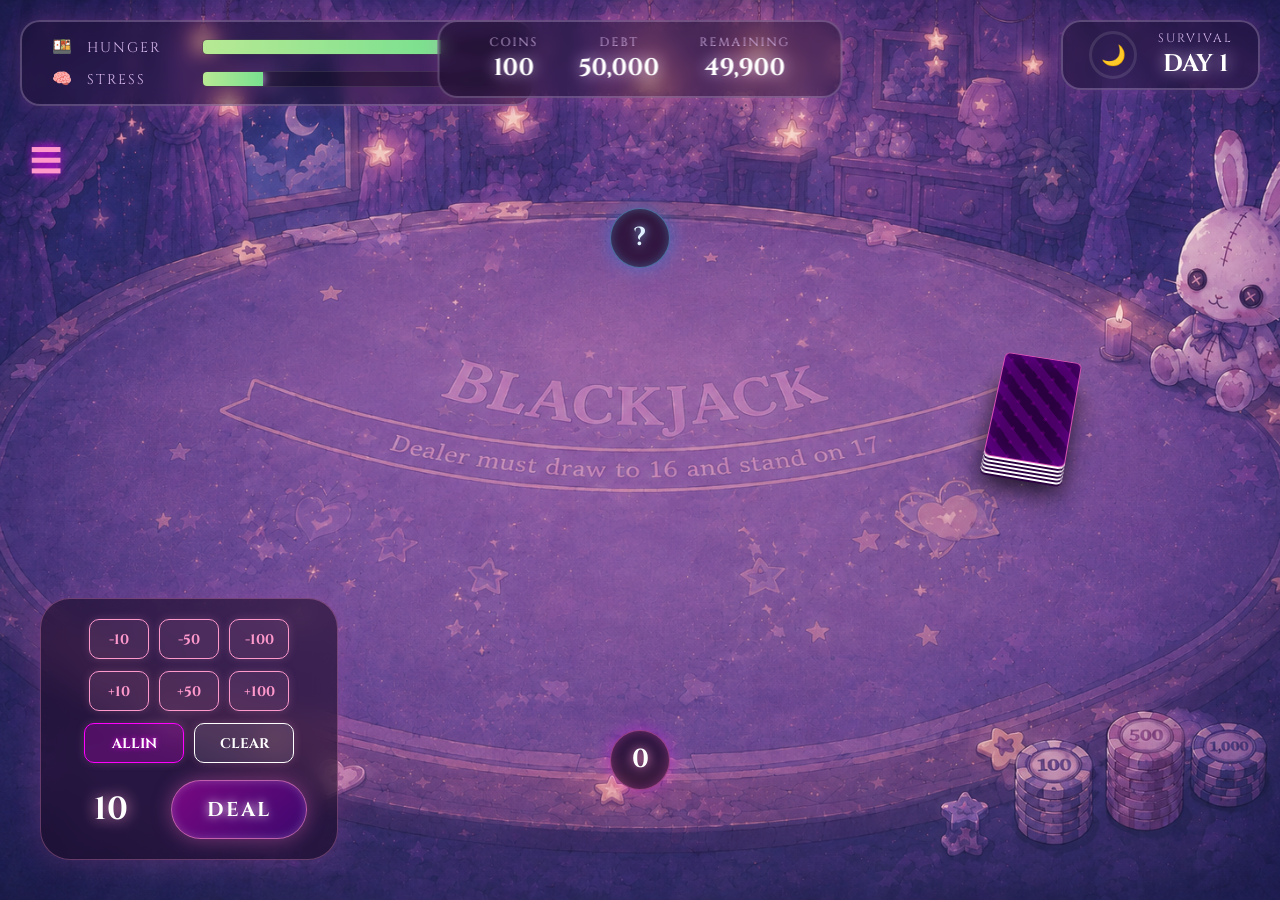
==== blackjack/index.html @ 575391ec "brackjack位置調整" ====
<!DOCTYPE html>
<html lang="ja">
<head>
    <meta charset="UTF-8">
    <meta name="viewport" content="width=device-width, initial-scale=1.0">
    <title>Blackjack - Yume Kawaii Dark Fantasy</title>
    <link href="https://fonts.googleapis.com/css2?family=Cinzel:wght@400;700&family=Cormorant+Garamond:ital,wght@0,400;0,700;1,400&display=swap" rel="stylesheet">
    <link rel="stylesheet" href="style.css">
</head>
<body>
    <div id="particles-container"></div>
    
    <div id="main-layout">
        <!-- TOP STATUS BAR (Synchronized with Home) -->
        <header id="top-status-bar">
            <!-- Left: Survival Gauges (2 Rows) -->
            <div class="glass-panel status-left gauges-stack-panel">
                <div class="stat-row">
                    <span class="icon">🍱</span>
                    <span class="gauge-label-text">HUNGER</span>
                    <div class="meter-bar small"><div id="side-bar-hunger" class="fill" style="width: 80%;"></div></div>
                </div>
                <div class="stat-row">
                    <span class="icon">🧠</span>
                    <span class="gauge-label-text">STRESS</span>
                    <div class="meter-group">
                        <div class="meter-bar small"><div id="side-bar-stress" class="fill" style="width: 20%;"></div></div>
                    </div>
                </div>
            </div>

            <!-- Center: Financial Status -->
            <div class="glass-panel status-center">
                <div class="status-item">
                    <span class="label">COINS</span>
                    <span id="stat-coins" class="value">1,000</span>
                </div>
                <div class="status-item">
                    <span class="label">DEBT</span>
                    <span id="stat-debt" class="value">50,000</span>
                </div>
                <div class="status-item">
                    <span class="label">REMAINING</span>
                    <span id="stat-debt-rem" class="value">49,000</span>
                </div>
            </div>

            <!-- Right: Survival Day & Clock -->
            <div class="glass-panel status-right survival-clock-panel">
                <div class="clock-container">
                    <svg class="clock-svg" viewBox="0 0 100 100">
                        <circle class="clock-bg" cx="50" cy="50" r="45"></circle>
                        <circle id="clock-progress" cx="50" cy="50" r="45" style="stroke-dasharray: 283; stroke-dashoffset: 283;"></circle>
                    </svg>
                    <span class="clock-icon">🌙</span>
                </div>
                <div class="status-item survival">
                    <span class="label">SURVIVAL</span>
                    <span id="stat-days" class="value">DAY 1</span>
                </div>
            </div>
        </header>

        <div id="hamburger-menu">☰</div>
        
        <div id="side-menu" class="hidden-menu">
            <div id="menu-content">
                <div class="menu-header">MENU</div>
                <button id="home-btn" class="menu-item-btn">
                    <span class="icon">🏠</span> HOME
                </button>
                <button id="close-menu-btn" class="menu-item-btn">
                    <span class="icon">×</span> CLOSE
                </button>
            </div>
        </div>

        <div id="play-area">
            <div id="dealer-section">
                <div id="dealer-score-badge" class="score-badge dealer-score">?</div>
                <div id="dealer-cards" class="card-area"></div>
            </div>

            <div id="deck-area">
                <div id="deck-pile" class="card-back stacked-deck"></div>
            </div>

            <div id="rabbit-doll-area">
                <!-- Glowing area and speech bubble for the rabbit -->
                <div id="rabbit-speech" class="speech-bubble hidden"></div>
            </div>

            <div id="center-message" class="hidden"></div>

            <div id="player-section">
                <div id="player-cards" class="card-area"></div>
                <div id="player-score-badge" class="score-badge">0</div>
            </div>
        </div>

        <div id="bottom-left-controls">
            <div id="bet-setup-area">
                <div class="bet-row">
                    <button id="bet-m10" class="bet-btn">-10</button>
                    <button id="bet-m50" class="bet-btn">-50</button>
                    <button id="bet-m100" class="bet-btn">-100</button>
                </div>
                
                <div class="bet-row">
                    <button id="bet-p10" class="bet-btn">+10</button>
                    <button id="bet-p50" class="bet-btn">+50</button>
                    <button id="bet-p100" class="bet-btn">+100</button>
                </div>

                <div class="bet-row">
                    <button id="bet-allin" class="bet-btn allin-btn">ALLIN</button>
                    <button id="bet-clear" class="bet-btn clear-btn">CLEAR</button>
                </div>
                
                <div class="bet-row main-bet-row">
                    <div id="bet-input-wrapper">
                        <span id="bet-amount-display">10</span>
                    </div>
                    <button id="deal-btn" class="glow-btn">DEAL</button>
                </div>
            </div>
            <div id="current-bet-area" class="hidden">
                <span class="bet-label">BET</span>
                <span id="current-bet-display">0</span>
            </div>
        </div>

        <div id="bottom-right-controls" class="hidden">
            <button id="surrender-btn" class="action-btn glow-btn">SURRENDER</button>
            <button id="double-btn" class="action-btn glow-btn">DOUBLE</button>
            <button id="hit-btn" class="action-btn glow-btn">HIT</button>
            <button id="stand-btn" class="action-btn glow-btn">STAND</button>
        </div>
    </div>

    <!-- Overlays -->
    <div id="result-overlay" class="hidden">
        <div id="result-content"></div>
    </div>
    
    <div id="game-over-overlay" class="hidden">
        <div class="game-over-text">GAME OVER</div>
        <button id="reset-btn" class="glow-btn">RETRY</button>
    </div>

    <script src="game.js"></script>
</body>
</html>
---- blackjack/style.css ----
* {
    box-sizing: border-box;
    margin: 0;
    padding: 0;
}

body {
    font-family: 'Cormorant Garamond', serif;
    background-image: url("画像/ブラックジャック背景2.png");
    background-size: cover;
    background-position: center;
    background-attachment: fixed;
    color: #ffb3e6;
    height: 100vh;
    width: 100vw;
    display: flex;
    justify-content: center;
    align-items: center;
    overflow: hidden;
    position: relative;
    user-select: none;
}

/* Base Frosted Glass Effect */
.glass-panel {
    background: rgba(40, 20, 50, 0.4);
    backdrop-filter: blur(8px);
    -webkit-backdrop-filter: blur(8px);
    border: 1px solid rgba(255, 153, 204, 0.3);
    box-shadow: 0 0 20px rgba(255, 102, 204, 0.2);
    border-radius: 20px;
}

/* Variables (Ensuring consistency with Home) */
:root {
    --accent: #d4b5e8;
    --accent-light: #f7d8ef;
    --accent-dark: #5a3f77;
    --panel-bg: rgba(255, 255, 255, 0.1);
    --panel-border: rgba(255, 255, 255, 0.2);
}

#main-layout {
    position: relative;
    width: 100%;
    height: 100%;
    max-width: 1600px;
    display: flex;
    flex-direction: column;
    padding: 20px;
}

/* TOP STATUS BAR (Copied from Home) */
#top-status-bar {
    display: flex;
    justify-content: space-between;
    align-items: flex-start;
    z-index: 1000;
    position: fixed; /* Use fixed so it doesn't push down the centered content */
    top: 20px;
    left: 20px;
    right: 20px;
    pointer-events: none;
}

#top-status-bar > * {
    pointer-events: auto; /* Re-enable for panels */
}

.status-left.gauges-stack-panel {
    display: flex;
    flex-direction: column;
    padding: 15px 30px;
    gap: 12px;
    border: 2px solid rgba(212, 181, 232, 0.3);
    min-width: 480px;
    background: rgba(30, 10, 40, 0.4);
    backdrop-filter: blur(8px);
    border-radius: 20px;
}

.stat-row { display: flex; align-items: center; gap: 15px; width: 100%; }
.gauge-label-text {
    font-family: 'Cinzel', serif;
    font-size: 14px;
    letter-spacing: 2px;
    color: var(--accent);
    width: 100px;
}

.meter-bar { height: 10px; background: rgba(0, 0, 0, 0.3); border-radius: 5px; overflow: hidden; flex-grow: 1; border: 1px solid rgba(255, 255, 255, 0.1); }
.meter-bar.small { width: 300px; height: 16px; }
.fill { height: 100%; background: linear-gradient(90deg, var(--accent-dark), var(--accent)); box-shadow: 0 0 10px var(--accent); transition: width 0.5s ease-in-out; }

.status-center {
    position: absolute;
    left: 50%;
    transform: translateX(-50%);
    display: flex;
    align-items: center;
    padding: 12px 50px;
    gap: 40px;
    border: 2px solid rgba(212, 181, 232, 0.3);
    background: rgba(30, 10, 40, 0.4);
    backdrop-filter: blur(8px);
    border-radius: 20px;
}

.status-right.survival-clock-panel {
    display: flex;
    align-items: center;
    padding: 8px 25px;
    gap: 20px;
    margin-left: auto;
    border: 2px solid rgba(212, 181, 232, 0.3);
    background: rgba(30, 10, 40, 0.4);
    backdrop-filter: blur(8px);
    border-radius: 20px;
}

.clock-container { position: relative; width: 50px; height: 50px; display: flex; justify-content: center; align-items: center; }
.clock-svg { width: 100%; height: 100%; transform: rotate(-90deg); }
.clock-bg { fill: none; stroke: rgba(255, 255, 255, 0.1); stroke-width: 6; }
#clock-progress { fill: none; stroke: var(--accent); stroke-width: 6; stroke-linecap: round; filter: drop-shadow(0 0 5px var(--accent)); }
.clock-icon { position: absolute; font-size: 20px; }

.status-item { display: flex; flex-direction: column; align-items: center; }
.label { font-family: 'Cinzel', serif; font-size: 12px; letter-spacing: 2px; color: var(--accent); margin-bottom: 2px; }
.value { font-family: 'Cinzel', serif; font-size: 24px; font-weight: 700; color: #fff; text-shadow: 0 0 15px var(--accent); }

/* Top Controls */
#hamburger-menu {
    position: absolute;
    top: 140px; 
    left: 30px;
    font-size: 32px;
    color: #ff99cc;
    cursor: pointer;
    text-shadow: 0 0 10px #ff00ff;
    z-index: 100;
    transition: transform 0.3s, text-shadow 0.3s;
}

#hamburger-menu:hover {
    transform: scale(1.1);
    text-shadow: 0 0 20px #ff00ff, 0 0 30px #ff99cc;
}

/* Side Menu Styles Refined */
#side-menu {
    position: fixed;
    top: 0;
    left: 0;
    width: 320px;
    height: 100vh;
    background: rgba(20, 0, 30, 0.9);
    backdrop-filter: blur(25px);
    -webkit-backdrop-filter: blur(25px);
    border-right: 2px solid rgba(255, 102, 204, 0.4);
    box-shadow: 15px 0 50px rgba(0, 0, 0, 0.8);
    z-index: 2000;
    transition: transform 0.5s cubic-bezier(0.16, 1, 0.3, 1);
    display: flex;
    justify-content: center;
    align-items: center;
}

#side-menu.hidden-menu {
    transform: translateX(-100%);
    visibility: hidden;
    pointer-events: none;
}

#menu-content {
    width: 85%;
    display: flex;
    flex-direction: column;
    gap: 25px;
    align-items: center;
}

.menu-header {
    font-family: 'Cinzel', serif;
    font-size: 36px;
    letter-spacing: 6px;
    color: #fff;
    text-shadow: 0 0 20px #ff66cc, 0 0 40px #ff00ff;
    margin-bottom: 30px;
    border-bottom: 1px solid rgba(255, 153, 204, 0.3);
    padding-bottom: 15px;
    width: 100%;
    text-align: center;
}

.menu-item-btn {
    width: 100%;
    background: linear-gradient(135deg, rgba(255, 0, 255, 0.2), rgba(102, 0, 204, 0.2));
    border: 1px solid rgba(255, 153, 204, 0.6);
    border-radius: 20px;
    padding: 18px;
    color: #fff;
    font-family: 'Cinzel', serif;
    font-size: 20px;
    font-weight: bold;
    letter-spacing: 3px;
    cursor: pointer;
    transition: all 0.3s cubic-bezier(0.175, 0.885, 0.32, 1.275);
    display: flex;
    align-items: center;
    justify-content: center;
    gap: 15px;
    text-shadow: 0 0 10px #fff;
    box-shadow: 0 0 15px rgba(255, 102, 204, 0.3);
}

.menu-item-btn:hover {
    background: linear-gradient(135deg, rgba(255, 0, 255, 0.4), rgba(102, 0, 204, 0.4));
    box-shadow: 0 5px 25px rgba(255, 102, 204, 0.6), inset 0 0 10px rgba(255, 255, 255, 0.4);
    transform: translateY(-5px) scale(1.05);
}

.menu-item-btn:active {
    transform: translateY(2px) scale(0.98);
}

.menu-item-btn .icon {
    font-size: 24px;
    filter: drop-shadow(0 0 5px #fff);
}

/* Play Area */
#play-area {
    flex-grow: 1;
    display: flex;
    flex-direction: column;
    justify-content: center; 
    align-items: center;
    gap: 30px; 
    padding: 20px 0;
    position: relative;
    max-height: 85vh;
    transform: translateY(75px); /* Shift entire game area down by ~2cm */
}

/* Dealer & Player Sections */
#dealer-section {
    display: flex;
    flex-direction: column;
    align-items: center;
    gap: 15px;
    width: 100%;
}

#player-section {
    display: flex;
    flex-direction: column;
    align-items: center;
    gap: 15px;
    width: 100%;
    transform: translateY(42px); /* Adjusted from 80px to move 1cm (38px) up */
}

#dealer-cards {
    /* Removed translateY offset to bring closer to center */
}

/* Cards */
.card-area {
    display: flex;
    justify-content: center;
    gap: -15px; /* Slightly more overlap */
    min-height: 170px;
}

.card {
    width: 120px;
    height: 170px;
    position: relative;
    transition: transform 0.3s ease, opacity 0.3s;
    margin: 0;
    filter: drop-shadow(0 5px 10px rgba(0, 0, 0, 0.3)); /* Softer shadow */
}

.card:hover {
    transform: translateY(-5px);
}

.card.dealing {
    position: absolute;
    z-index: 100;
}

.card.flipped .card-front { display: block; }
.card.flipped .card-back { display: none; }

.card-face {
    position: absolute; 
    width: 100%; 
    height: 100%;
    top: 0;
    left: 0;
    border-radius: 10px; /* Slightly smaller radius for cleaner look */
    font-family: 'Cinzel', serif;
    overflow: hidden;
}

/* ── Card Front: Simple but Themed ── */
.card-front {
    background: #fdf5ff; /* Faint lavender/ivory tint */
    border: 1px solid rgba(180, 100, 255, 0.3);
    display: none;
    box-shadow: 
        inset 0 0 10px rgba(180, 100, 255, 0.1),
        0 0 5px rgba(255, 0, 255, 0.05);
}

/* ── Suit Color Themes (Themed Simplicity) ── */
.suit-heart  { color: #d04070; text-shadow: 0 0 5px rgba(208, 64, 112, 0.3); }  /* Dusty Blood Pink */
.suit-diamond { color: #d04070; text-shadow: 0 0 5px rgba(208, 64, 112, 0.3); } 
.suit-club   { color: #403060; text-shadow: 0 0 5px rgba(64, 48, 96, 0.3); }   /* Deep Shadow Purple */
.suit-spade  { color: #403060; text-shadow: 0 0 5px rgba(64, 48, 96, 0.3); }

/* ── Corner Values (rank + mini suit) ── */
.card-value-top, .card-value-bottom {
    position: absolute;
    z-index: 10;
    display: flex;
    flex-direction: column;
    align-items: center;
    line-height: 1.1;
    text-shadow: none; /* Removed text shadow for cleaner look */
}

.card-value-top  { top: 8px; left: 8px; }
.card-value-bottom { bottom: 8px; right: 8px; transform: rotate(180deg); } /* Traditional bottom value */

.card-rank {
    font-family: 'Cinzel', serif;
    font-size: 24px;
    font-weight: bold;
}

.card-suit-mini {
    font-size: 16px;
    margin-top: 2px;
}

/* ── Center Artwork ── */
.card-center {
    position: absolute;
    top: 50%;
    left: 50%;
    transform: translate(-50%, -50%);
    text-align: center;
    z-index: 5;
    pointer-events: none;
}

/* Simple large suit symbol */
.center-suit {
    font-size: 64px;
    text-shadow: none;
    opacity: 1;
}

/* ── Card Back (enchanted deck) ── */
.card-back {
    background-color: #2b0040;
    background-image:
        radial-gradient(circle, rgba(255,0,255,0.15) 2px, transparent 2px),
        linear-gradient(45deg,
            #2b0040 25%, #4a0066 25%, #4a0066 50%,
            #2b0040 50%, #2b0040 75%, #4a0066 75%, #4a0066 100%);
    background-size: 15px 15px, 30px 30px;
    border: 2px solid #ff66cc;
    box-shadow: 0 0 15px rgba(255, 0, 255, 0.3) inset;
}


/* Score Badges */
.score-badge {
    background: rgba(20, 0, 30, 0.7);
    backdrop-filter: blur(5px);
    border: 1px solid rgba(255, 102, 204, 0.5);
    border-radius: 50%;
    width: 60px;
    height: 60px;
    display: flex;
    justify-content: center;
    align-items: center;
    font-family: 'Cinzel', serif;
    font-size: 26px;
    font-weight: bold;
    color: #fff;
    box-shadow: 0 0 20px rgba(255, 0, 255, 0.4), inset 0 0 10px rgba(255, 102, 204, 0.3);
    text-shadow: 0 0 10px #ff99cc;
    transition: all 0.3s ease;
    margin: 10px 0; /* Adjusted margin */
}

/* Dealer specific score badge styling */
.dealer-score {
    border-color: rgba(100, 200, 255, 0.5); /* Blueish border */
    box-shadow: 0 0 20px rgba(0, 150, 255, 0.4), inset 0 0 10px rgba(100, 200, 255, 0.3);
    text-shadow: 0 0 10px #99ccff;
    color: #e0f0ff;
}

/* Controls */
#bottom-left-controls {
    position: absolute;
    bottom: 40px;
    left: 40px;
    z-index: 50;
}

#bet-setup-area {
    display: flex;
    flex-direction: column;
    align-items: center;
    gap: 12px;
    background: rgba(30, 10, 40, 0.6);
    backdrop-filter: blur(12px);
    padding: 20px 30px;
    border-radius: 30px;
    border: 1px solid rgba(255, 153, 204, 0.3);
    box-shadow: 0 0 30px rgba(255, 102, 204, 0.2);
}

.bet-row {
    display: flex;
    justify-content: center;
    gap: 10px;
    width: 100%;
}

.main-bet-row {
    margin-top: 5px;
    gap: 20px;
    align-items: center;
}

.bet-btn {
    min-width: 60px;
    height: 40px;
    border-radius: 10px;
    border: 1px solid #ff99cc;
    background: rgba(255, 153, 204, 0.1);
    color: #ff99cc;
    font-family: 'Cinzel', serif;
    font-size: 14px;
    font-weight: bold;
    cursor: pointer;
    display: flex;
    justify-content: center;
    align-items: center;
    transition: all 0.3s;
    box-shadow: 0 0 10px rgba(255, 153, 204, 0.2);
}

.bet-btn:hover {
    background: rgba(255, 153, 204, 0.3);
    box-shadow: 0 0 15px rgba(255, 153, 204, 0.5);
    transform: translateY(-2px);
}

.allin-btn {
    background: rgba(255, 0, 255, 0.2);
    border-color: #ff00ff;
    color: #fff;
    text-shadow: 0 0 5px #ff00ff;
    min-width: 100px;
}

.allin-btn:hover {
    background: rgba(255, 0, 255, 0.4);
    box-shadow: 0 0 20px rgba(255, 0, 255, 0.6);
}

.clear-btn {
    background: rgba(255, 255, 255, 0.1);
    border-color: #fff;
    color: #fff;
    min-width: 100px;
}

.clear-btn:hover {
    background: rgba(255, 255, 255, 0.2);
    box-shadow: 0 0 15px rgba(255, 255, 255, 0.4);
}

#bet-input-wrapper {
    display: flex;
    flex-direction: column;
    align-items: center;
    min-width: 80px;
}

#bet-amount-display {
    font-family: 'Cinzel', serif;
    font-size: 32px;
    font-weight: bold;
    color: #fff;
    text-shadow: 0 0 15px #ff99cc;
}

#current-bet-area {
    display: flex;
    flex-direction: column;
    align-items: center;
    background: rgba(30, 10, 40, 0.5);
    backdrop-filter: blur(8px);
    padding: 15px 30px;
    border-radius: 20px;
    border: 1px solid rgba(255, 153, 204, 0.4);
    box-shadow: 0 0 20px rgba(255, 0, 255, 0.3);
}

.bet-label {
    font-size: 14px;
    letter-spacing: 2px;
    color: #ffb3e6;
}

#current-bet-display {
    font-family: 'Cinzel', serif;
    font-size: 36px;
    font-weight: bold;
    color: #fff;
    text-shadow: 0 0 20px #ff00ff;
}

#bottom-right-controls {
    position: absolute;
    bottom: 40px;
    right: 40px;
    display: flex;
    gap: 20px;
    z-index: 50;
}

.glow-btn {
    background: linear-gradient(135deg, rgba(255, 0, 255, 0.4), rgba(102, 0, 204, 0.4));
    border: 1px solid rgba(255, 153, 204, 0.6);
    backdrop-filter: blur(5px);
    color: #fff;
    font-family: 'Cinzel', serif;
    font-size: 20px;
    font-weight: bold;
    padding: 15px 35px;
    border-radius: 30px;
    cursor: pointer;
    box-shadow: 0 0 20px rgba(255, 102, 204, 0.4), inset 0 0 10px rgba(255, 255, 255, 0.2);
    text-shadow: 0 0 10px #fff;
    transition: all 0.3s cubic-bezier(0.175, 0.885, 0.32, 1.275);
    letter-spacing: 2px;
}

.glow-btn:hover {
    transform: translateY(-5px) scale(1.05);
    box-shadow: 0 10px 30px rgba(255, 102, 204, 0.6), inset 0 0 15px rgba(255, 255, 255, 0.4);
    background: linear-gradient(135deg, rgba(255, 0, 255, 0.6), rgba(102, 0, 204, 0.6));
}

.glow-btn:active {
    transform: translateY(2px) scale(0.95);
}

.action-btn {
    min-width: 120px;
}

.action-btn:disabled {
    filter: grayscale(1) opacity(0.5);
    cursor: not-allowed;
    transform: none;
    box-shadow: none;
}

/* Deck Area */
#deck-area {
    position: absolute;
    top: calc(50% - 70px); /* Moved down from -150px */
    right: 15%; /* Move closer to play area */
    transform: translateY(-50%);
    z-index: 40;
    perspective: 800px;
}

/* Stacked Deck Illusion using multiple box-shadows */
#deck-pile.stacked-deck {
    width: 80px; /* Reduced by ~20% */
    height: 116px;
    border-radius: 6px;
    position: relative;
    background-color: #2b0040;
    border: 1px solid rgba(255, 102, 204, 0.8);
    transform: rotateX(25deg) rotateZ(10deg); /* Backward tilt + subtle rotation */
    transform-style: preserve-3d;
    box-shadow: 
        0px 2px 0 #fff, 0px 4px 0 #2b0040,
        0px 6px 0 #fff, 0px 8px 0 #2b0040,
        0px 10px 0 #fff, 0px 12px 0 #2b0040,
        0px 14px 0 #fff, 0px 16px 0 #2b0040,
        0px 18px 0 #fff, 0px 20px 0 #2b0040,
        0px 30px 25px rgba(0, 0, 0, 0.7), /* Soft shadow onto the table */
        0 0 20px rgba(148, 0, 211, 0.4) inset;
    transition: filter 0.2s;
}

#deck-pile.stacked-deck.glow {
    filter: drop-shadow(0 0 20px rgba(255, 0, 255, 0.8));
    box-shadow: 
        1px 1px 0 #fff, 2px 2px 0 #2b0040,
        3px 3px 0 #fff, 4px 4px 0 #2b0040,
        5px 5px 0 #fff, 6px 6px 0 #2b0040,
        7px 7px 0 #fff, 8px 8px 0 #2b0040,
        9px 9px 0 #fff, 10px 10px 0 #2b0040,
        15px 15px 25px rgba(0, 0, 0, 0.7),
        0 0 30px rgba(255, 0, 255, 0.9) inset;
}

/* Rabbit Doll Area */
#rabbit-doll-area {
    position: absolute;
    top: 200px; /* Moved down from 100px */
    right: 50px;
    z-index: 30;
    display: flex;
    flex-direction: column;
    align-items: center;
}

.speech-bubble {
    position: relative;
    left: -180px; /* Further left */
    top: -100px;  /* Slightly lower relative position */
    background: rgba(40, 0, 60, 0.7);
    backdrop-filter: blur(8px);
    border: 1px solid rgba(255, 153, 204, 0.5);
    border-radius: 20px;
    padding: 15px 20px;
    color: #ffb3e6;
    font-family: 'Cormorant Garamond', serif;
    font-size: 18px;
    max-width: 250px;
    text-align: center;
    box-shadow: 0 0 20px rgba(255, 0, 255, 0.3);
    animation: floatBubble 3s ease-in-out infinite;
    pointer-events: none;
}

.speech-bubble::after {
    content: '';
    position: absolute;
    bottom: -15px;
    right: -20px; /* Pointing back from further away */
    border-width: 12px 0 12px 25px;
    border-style: solid;
    border-color: transparent transparent transparent rgba(40, 0, 60, 0.7);
    transform: rotate(40deg);
}

@keyframes floatBubble {
    0%, 100% { transform: translateY(0); }
    50% { transform: translateY(-10px); }
}

@keyframes popIn {
    0% { opacity: 0; transform: scale(0.5) translateY(50px); }
    50% { opacity: 1; transform: scale(1.1) translateY(-10px); }
    100% { opacity: 1; transform: scale(1) translateY(0); }
}

/* Overlays & Effects */
#result-overlay {
    position: fixed;
    top: 0; left: 0; width: 100vw; height: 100vh;
    display: flex;
    justify-content: center;
    align-items: center;
    z-index: 1000;
    pointer-events: none;
    background: radial-gradient(circle, rgba(0,0,0,0.4) 0%, transparent 70%);
}

#result-content {
    font-family: 'Cinzel', serif;
    font-size: 80px;
    font-weight: bold;
    text-align: center;
    opacity: 0;
    transform: scale(0.5);
    animation: popIn 0.8s cubic-bezier(0.175, 0.885, 0.32, 1.275) forwards;
    display: flex;
    align-items: center;
    justify-content: center;
}

@keyframes popIn {
    0% { opacity: 0; transform: scale(0.5) translateY(50px); }
    50% { opacity: 1; transform: scale(1.1) translateY(-10px); }
    100% { opacity: 1; transform: scale(1) translateY(0); }
}

.victory-text-win {
    position: relative;
    color: #fff;
    text-shadow: 0 0 20px #ff00ff, 0 0 40px #ff66cc, 0 0 60px #fff;
    background: -webkit-linear-gradient(#fff, #ff99cc);
    -webkit-background-clip: text;
    -webkit-text-fill-color: transparent;
    z-index: 2;
}

.victory-text-lose {
    color: #800080;
    text-shadow: 0 0 20px #4b0082, 0 0 40px #fff;
    position: relative;
    animation: pulseLose 2s infinite;
    z-index: 2;
}

@keyframes pulseLose {
    0%, 100% { transform: scale(1); }
    50% { transform: scale(1.05); }
}

.radiant-light {
    position: absolute;
    top: 50%; left: 50%;
    width: 200vw; height: 200vh;
    transform: translate(-50%, -50%);
    background: radial-gradient(circle, rgba(255,255,255,0.6) 0%, rgba(0,255,255,0.2) 20%, transparent 50%);
    animation: spinRadiant 8s linear infinite;
    z-index: 0;
}

@keyframes spinRadiant {
    from { transform: translate(-50%, -50%) rotate(0deg); }
    to { transform: translate(-50%, -50%) rotate(360deg); }
}

.victory-text-bj {
    position: relative;
    color: #fff;
    font-size: 100px;
    text-shadow: 0 0 30px #00ffff, 0 0 60px #ff00ff, 0 0 90px #fff;
    letter-spacing: 5px;
    z-index: 2;
    text-align: center;
}

.result-amount {
    font-size: 40px;
    margin-top: 15px;
    font-family: 'Cinzel', serif;
    font-weight: bold;
    text-align: center;
    letter-spacing: 2px;
}

.result-amount.win { color: #fff; text-shadow: 0 0 20px #ff66cc, 0 0 40px #ff00ff; }
.result-amount.lose { color: #ff6666; text-shadow: 0 0 20px #cc0000; }
.result-amount.bj { color: #ffff00; text-shadow: 0 0 30px #ff00ff, 0 0 60px #fff; }

/* Magic connection glow */
.magic-glow-pulse {
    position: absolute;
    width: 150px;
    height: 150px;
    border-radius: 50%;
    background: radial-gradient(circle, rgba(255, 0, 255, 0.4) 0%, transparent 70%);
    pointer-events: none;
    z-index: 20;
    opacity: 0;
    animation: glowTravel 3s ease-in-out infinite;
}

@keyframes glowTravel {
    0% { opacity: 0; transform: translate(150px, -20px) scale(0.5); }
    50% { opacity: 1; transform: translate(50px, 10px) scale(1.2); }
    100% { opacity: 0; transform: translate(-50px, 0px) scale(0.5); }
}

.card-trail {
    position: absolute;
    width: 8px;
    height: 8px;
    border-radius: 50%;
    background: #ff99cc;
    box-shadow: 0 0 10px #ff00ff, 0 0 20px #00ffff;
    pointer-events: none;
    z-index: 90;
    opacity: 1;
    animation: fadeTrail 0.6s forwards;
}

@keyframes fadeTrail {
    0% { opacity: 1; transform: scale(1); }
    100% { opacity: 0; transform: scale(0.1); }
}

#game-over-overlay {
    position: fixed;
    top: 0; left: 0; width: 100vw; height: 100vh;
    background: rgba(20, 0, 30, 0.85);
    backdrop-filter: blur(15px);
    display: flex;
    flex-direction: column;
    justify-content: center;
    align-items: center;
    z-index: 2000;
    gap: 30px;
    opacity: 0;
    animation: fadeIn 1s forwards;
}

@keyframes fadeIn {
    to { opacity: 1; }
}

.game-over-text {
    font-family: 'Cinzel', serif;
    font-size: 60px;
    color: #ff99cc;
    letter-spacing: 10px;
    text-shadow: 0 0 20px #ff00ff;
}

/* Particles */
#particles-container {
    position: fixed;
    top: 0; left: 0; width: 100vw; height: 100vh;
    pointer-events: none;
    z-index: 1;
}

.particle {
    position: absolute;
    background: #fff;
    border-radius: 50%;
    opacity: 0;
    animation: floatParticle linear infinite;
}

@keyframes floatParticle {
    0% { transform: translateY(100vh) scale(0); opacity: 0; }
    20% { opacity: 0.8; }
    80% { opacity: 0.8; }
    100% { transform: translateY(-10vh) scale(1.5); opacity: 0; }
}

.hidden { display: none !important; }
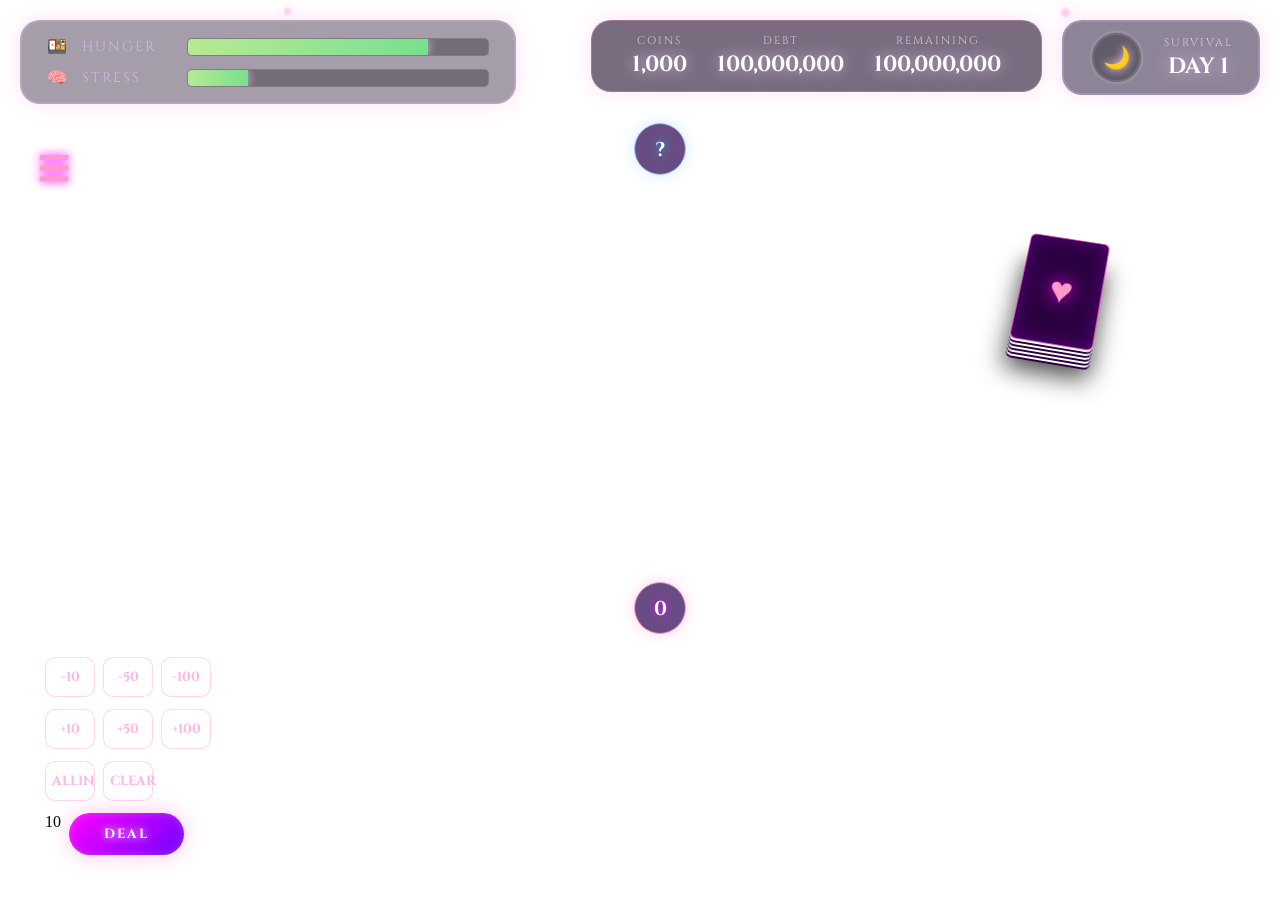
==== commit 47bf3257: "home画面repay追加" ====
--- a/blackjack/index.html
+++ b/blackjack/index.html
@@ -29,34 +29,37 @@
                 </div>
             </div>
 
-            <!-- Center: Financial Status -->
-            <div class="glass-panel status-center">
-                <div class="status-item">
-                    <span class="label">COINS</span>
-                    <span id="stat-coins" class="value">1,000</span>
+            <!-- Right Group: Financial + Clock -->
+            <div class="status-right-group">
+                <!-- Center: Financial Status -->
+                <div class="glass-panel status-center">
+                    <div class="status-item">
+                        <span class="label">COINS</span>
+                        <span id="stat-coins" class="value">1,000</span>
+                    </div>
+                    <div class="status-item">
+                        <span class="label">DEBT</span>
+                        <span id="stat-debt" class="value">100,000,000</span>
+                    </div>
+                    <div class="status-item">
+                        <span class="label">REMAINING</span>
+                        <span id="stat-debt-rem" class="value">100,000,000</span>
+                    </div>
                 </div>
-                <div class="status-item">
-                    <span class="label">DEBT</span>
-                    <span id="stat-debt" class="value">50,000</span>
-                </div>
-                <div class="status-item">
-                    <span class="label">REMAINING</span>
-                    <span id="stat-debt-rem" class="value">49,000</span>
-                </div>
-            </div>
 
-            <!-- Right: Survival Day & Clock -->
-            <div class="glass-panel status-right survival-clock-panel">
-                <div class="clock-container">
-                    <svg class="clock-svg" viewBox="0 0 100 100">
-                        <circle class="clock-bg" cx="50" cy="50" r="45"></circle>
-                        <circle id="clock-progress" cx="50" cy="50" r="45" style="stroke-dasharray: 283; stroke-dashoffset: 283;"></circle>
-                    </svg>
-                    <span class="clock-icon">🌙</span>
-                </div>
-                <div class="status-item survival">
-                    <span class="label">SURVIVAL</span>
-                    <span id="stat-days" class="value">DAY 1</span>
+                <!-- Right: Survival Day & Clock -->
+                <div class="glass-panel status-right survival-clock-panel">
+                    <div class="clock-container">
+                        <svg class="clock-svg" viewBox="0 0 100 100">
+                            <circle class="clock-bg" cx="50" cy="50" r="45"></circle>
+                            <circle id="clock-progress" cx="50" cy="50" r="45" style="stroke-dasharray: 283; stroke-dashoffset: 283;"></circle>
+                        </svg>
+                        <span class="clock-icon">🌙</span>
+                    </div>
+                    <div class="status-item survival">
+                        <span class="label">SURVIVAL</span>
+                        <span id="stat-days" class="value">DAY 1</span>
+                    </div>
                 </div>
             </div>
         </header>
--- a/blackjack/style.css
+++ b/blackjack/style.css
@@ -1,41 +1,9 @@
-* {
-    box-sizing: border-box;
-    margin: 0;
-    padding: 0;
-}
-
-body {
-    font-family: 'Cormorant Garamond', serif;
-    background-image: url("画像/ブラックジャック背景2.png");
-    background-size: cover;
-    background-position: center;
-    background-attachment: fixed;
-    color: #ffb3e6;
-    height: 100vh;
-    width: 100vw;
-    display: flex;
-    justify-content: center;
-    align-items: center;
-    overflow: hidden;
-    position: relative;
-    user-select: none;
-}
-
-/* Base Frosted Glass Effect */
-.glass-panel {
-    background: rgba(40, 20, 50, 0.4);
-    backdrop-filter: blur(8px);
-    -webkit-backdrop-filter: blur(8px);
-    border: 1px solid rgba(255, 153, 204, 0.3);
-    box-shadow: 0 0 20px rgba(255, 102, 204, 0.2);
-    border-radius: 20px;
-}
-
 /* Variables (Ensuring consistency with Home) */
 :root {
     --accent: #d4b5e8;
     --accent-light: #f7d8ef;
     --accent-dark: #5a3f77;
+    --accent-pink: #ff99cc;
     --panel-bg: rgba(255, 255, 255, 0.1);
     --panel-border: rgba(255, 255, 255, 0.2);
 }
@@ -61,6 +29,7 @@
     left: 20px;
     right: 20px;
     pointer-events: none;
+    gap: 20px;
 }
 
 #top-status-bar > * {
@@ -70,10 +39,10 @@
 .status-left.gauges-stack-panel {
     display: flex;
     flex-direction: column;
-    padding: 15px 30px;
+    padding: 15px 25px;
     gap: 12px;
     border: 2px solid rgba(212, 181, 232, 0.3);
-    min-width: 480px;
+    width: fit-content;
     background: rgba(30, 10, 40, 0.4);
     backdrop-filter: blur(8px);
     border-radius: 20px;
@@ -85,25 +54,30 @@
     font-size: 14px;
     letter-spacing: 2px;
     color: var(--accent);
-    width: 100px;
+    width: 90px;
 }
 
 .meter-bar { height: 10px; background: rgba(0, 0, 0, 0.3); border-radius: 5px; overflow: hidden; flex-grow: 1; border: 1px solid rgba(255, 255, 255, 0.1); }
 .meter-bar.small { width: 300px; height: 16px; }
 .fill { height: 100%; background: linear-gradient(90deg, var(--accent-dark), var(--accent)); box-shadow: 0 0 10px var(--accent); transition: width 0.5s ease-in-out; }
 
+/* Right Group: Coins + Clock */
+.status-right-group {
+    display: flex;
+    align-items: flex-start;
+    gap: 20px;
+    margin-left: auto;
+}
+
 .status-center {
-    position: absolute;
-    left: 50%;
-    transform: translateX(-50%);
-    display: flex;
-    align-items: center;
-    padding: 12px 50px;
-    gap: 40px;
-    border: 2px solid rgba(212, 181, 232, 0.3);
-    background: rgba(30, 10, 40, 0.4);
-    backdrop-filter: blur(8px);
+    display: flex;
+    align-items: center;
+    padding: 12px 40px;
+    gap: 30px;
+    background: rgba(30, 10, 50, 0.5);
+    border: 2px double var(--accent);
     border-radius: 20px;
+    box-shadow: 0 0 20px rgba(212, 181, 232, 0.3);
 }
 
 .status-right.survival-clock-panel {
@@ -111,22 +85,52 @@
     align-items: center;
     padding: 8px 25px;
     gap: 20px;
-    margin-left: auto;
     border: 2px solid rgba(212, 181, 232, 0.3);
-    background: rgba(30, 10, 40, 0.4);
-    backdrop-filter: blur(8px);
+    background: rgba(30, 10, 50, 0.5);
     border-radius: 20px;
 }
 
-.clock-container { position: relative; width: 50px; height: 50px; display: flex; justify-content: center; align-items: center; }
-.clock-svg { width: 100%; height: 100%; transform: rotate(-90deg); }
-.clock-bg { fill: none; stroke: rgba(255, 255, 255, 0.1); stroke-width: 6; }
-#clock-progress { fill: none; stroke: var(--accent); stroke-width: 6; stroke-linecap: round; filter: drop-shadow(0 0 5px var(--accent)); }
-.clock-icon { position: absolute; font-size: 20px; }
+.clock-container {
+    position: relative;
+    width: 55px;
+    height: 55px;
+    display: flex;
+    justify-content: center;
+    align-items: center;
+}
+
+.clock-svg {
+    width: 100%;
+    height: 100%;
+    transform: rotate(-90deg);
+}
+
+.clock-bg {
+    fill: rgba(0, 0, 0, 0.3);
+    stroke: rgba(255, 255, 255, 0.1);
+    stroke-width: 8;
+}
+
+#clock-progress {
+    fill: none;
+    stroke: var(--accent-pink);
+    stroke-width: 8;
+    stroke-linecap: round;
+    stroke-dasharray: 283;
+    stroke-dashoffset: 283;
+    transition: stroke-dashoffset 1s linear;
+    filter: drop-shadow(0 0 8px var(--accent-pink));
+}
+
+.clock-icon {
+    position: absolute;
+    font-size: 22px;
+    filter: drop-shadow(0 0 5px var(--accent-light));
+}
 
 .status-item { display: flex; flex-direction: column; align-items: center; }
-.label { font-family: 'Cinzel', serif; font-size: 12px; letter-spacing: 2px; color: var(--accent); margin-bottom: 2px; }
-.value { font-family: 'Cinzel', serif; font-size: 24px; font-weight: 700; color: #fff; text-shadow: 0 0 15px var(--accent); }
+.label { font-family: 'Cinzel', serif; font-size: 11px; letter-spacing: 2px; color: var(--accent-light); margin-bottom: 2px; opacity: 0.8; }
+.value { font-family: 'Cinzel', serif; font-size: 22px; font-weight: 700; color: #fff; text-shadow: 0 0 15px var(--accent); }
 
 /* Top Controls */
 #hamburger-menu {
@@ -186,7 +190,7 @@
     color: #fff;
     text-shadow: 0 0 20px #ff66cc, 0 0 40px #ff00ff;
     margin-bottom: 30px;
-    border-bottom: 1px solid rgba(255, 153, 204, 0.3);
+    border-bottom: 1px solid rgba(255, 102, 204, 0.3);
     padding-bottom: 15px;
     width: 100%;
     text-align: center;
@@ -233,9 +237,9 @@
     flex-grow: 1;
     display: flex;
     flex-direction: column;
-    justify-content: center; 
-    align-items: center;
-    gap: 30px; 
+    justify-content: center; /* Center the hands */
+    align-items: center;
+    gap: 30px; /* Further reduced gap for tighter centering */
     padding: 20px 0;
     position: relative;
     max-height: 85vh;
@@ -264,291 +268,167 @@
     /* Removed translateY offset to bring closer to center */
 }
 
-/* Cards */
 .card-area {
     display: flex;
     justify-content: center;
-    gap: -15px; /* Slightly more overlap */
-    min-height: 170px;
-}
-
+    gap: 15px;
+    min-height: 150px;
+    width: 100%;
+}
+
+.score-badge {
+    background: rgba(43, 0, 80, 0.7);
+    border: 1.5px solid #ff99cc;
+    border-radius: 50%;
+    width: 50px;
+    height: 50px;
+    display: flex;
+    justify-content: center;
+    align-items: center;
+    font-family: 'Cinzel', serif;
+    font-size: 20px;
+    font-weight: bold;
+    color: #fff;
+    text-shadow: 0 0 10px #ff00ff;
+    box-shadow: 0 0 15px rgba(255, 153, 204, 0.4);
+    margin-bottom: 5px;
+}
+
+.dealer-score { border-color: #99ccff; text-shadow: 0 0 10px #00ccff; box-shadow: 0 0 15px rgba(153, 204, 255, 0.4); }
+
+/* Card Styling */
 .card {
-    width: 120px;
-    height: 170px;
+    width: 100px;
+    height: 145px;
+    background: #fff;
+    border-radius: 8px;
     position: relative;
-    transition: transform 0.3s ease, opacity 0.3s;
-    margin: 0;
-    filter: drop-shadow(0 5px 10px rgba(0, 0, 0, 0.3)); /* Softer shadow */
-}
-
-.card:hover {
-    transform: translateY(-5px);
-}
-
-.card.dealing {
+    box-shadow: 5px 5px 15px rgba(0, 0, 0, 0.4);
+    transition: transform 0.3s;
+    user-select: none;
+    transform-style: preserve-3d;
+}
+
+.card-front, .card-back {
     position: absolute;
-    z-index: 100;
-}
-
-.card.flipped .card-front { display: block; }
-.card.flipped .card-back { display: none; }
-
-.card-face {
-    position: absolute; 
-    width: 100%; 
+    width: 100%;
     height: 100%;
     top: 0;
     left: 0;
-    border-radius: 10px; /* Slightly smaller radius for cleaner look */
-    font-family: 'Cinzel', serif;
+    border-radius: 8px;
+    backface-visibility: hidden;
     overflow: hidden;
 }
 
-/* ── Card Front: Simple but Themed ── */
+.card-back {
+    background: #2b0040;
+    border: 3px solid #ff99cc;
+    display: flex;
+    justify-content: center;
+    align-items: center;
+}
+
+.card-back::after {
+    content: '♥';
+    color: #ff99cc;
+    font-size: 40px;
+    filter: drop-shadow(0 0 10px #ff00ff);
+}
+
 .card-front {
-    background: #fdf5ff; /* Faint lavender/ivory tint */
-    border: 1px solid rgba(180, 100, 255, 0.3);
-    display: none;
-    box-shadow: 
-        inset 0 0 10px rgba(180, 100, 255, 0.1),
-        0 0 5px rgba(255, 0, 255, 0.05);
-}
-
-/* ── Suit Color Themes (Themed Simplicity) ── */
-.suit-heart  { color: #d04070; text-shadow: 0 0 5px rgba(208, 64, 112, 0.3); }  /* Dusty Blood Pink */
-.suit-diamond { color: #d04070; text-shadow: 0 0 5px rgba(208, 64, 112, 0.3); } 
-.suit-club   { color: #403060; text-shadow: 0 0 5px rgba(64, 48, 96, 0.3); }   /* Deep Shadow Purple */
-.suit-spade  { color: #403060; text-shadow: 0 0 5px rgba(64, 48, 96, 0.3); }
-
-/* ── Corner Values (rank + mini suit) ── */
-.card-value-top, .card-value-bottom {
-    position: absolute;
-    z-index: 10;
-    display: flex;
-    flex-direction: column;
-    align-items: center;
-    line-height: 1.1;
-    text-shadow: none; /* Removed text shadow for cleaner look */
-}
-
-.card-value-top  { top: 8px; left: 8px; }
-.card-value-bottom { bottom: 8px; right: 8px; transform: rotate(180deg); } /* Traditional bottom value */
-
-.card-rank {
-    font-family: 'Cinzel', serif;
-    font-size: 24px;
-    font-weight: bold;
-}
-
-.card-suit-mini {
-    font-size: 16px;
-    margin-top: 2px;
-}
-
-/* ── Center Artwork ── */
-.card-center {
-    position: absolute;
-    top: 50%;
-    left: 50%;
-    transform: translate(-50%, -50%);
-    text-align: center;
-    z-index: 5;
-    pointer-events: none;
-}
-
-/* Simple large suit symbol */
-.center-suit {
-    font-size: 64px;
-    text-shadow: none;
-    opacity: 1;
-}
-
-/* ── Card Back (enchanted deck) ── */
-.card-back {
-    background-color: #2b0040;
-    background-image:
-        radial-gradient(circle, rgba(255,0,255,0.15) 2px, transparent 2px),
-        linear-gradient(45deg,
-            #2b0040 25%, #4a0066 25%, #4a0066 50%,
-            #2b0040 50%, #2b0040 75%, #4a0066 75%, #4a0066 100%);
-    background-size: 15px 15px, 30px 30px;
-    border: 2px solid #ff66cc;
-    box-shadow: 0 0 15px rgba(255, 0, 255, 0.3) inset;
-}
-
-
-/* Score Badges */
-.score-badge {
-    background: rgba(20, 0, 30, 0.7);
-    backdrop-filter: blur(5px);
-    border: 1px solid rgba(255, 102, 204, 0.5);
-    border-radius: 50%;
-    width: 60px;
-    height: 60px;
-    display: flex;
-    justify-content: center;
-    align-items: center;
-    font-family: 'Cinzel', serif;
-    font-size: 26px;
-    font-weight: bold;
-    color: #fff;
-    box-shadow: 0 0 20px rgba(255, 0, 255, 0.4), inset 0 0 10px rgba(255, 102, 204, 0.3);
-    text-shadow: 0 0 10px #ff99cc;
-    transition: all 0.3s ease;
-    margin: 10px 0; /* Adjusted margin */
-}
-
-/* Dealer specific score badge styling */
-.dealer-score {
-    border-color: rgba(100, 200, 255, 0.5); /* Blueish border */
-    box-shadow: 0 0 20px rgba(0, 150, 255, 0.4), inset 0 0 10px rgba(100, 200, 255, 0.3);
-    text-shadow: 0 0 10px #99ccff;
-    color: #e0f0ff;
-}
-
-/* Controls */
+    background: white;
+    transform: rotateY(180deg);
+    display: flex;
+    flex-direction: column;
+    justify-content: space-between;
+    padding: 8px;
+    color: #000;
+}
+
+.card.red { color: #d63031; }
+.card.black { color: #2d3436; }
+
+.card-value { font-family: 'Cinzel', serif; font-size: 22px; font-weight: bold; line-height: 1; }
+.card-suit { font-size: 32px; text-align: center; }
+
+.hidden { display: none !important; }
+
+/* Control Panels */
 #bottom-left-controls {
-    position: absolute;
-    bottom: 40px;
-    left: 40px;
-    z-index: 50;
-}
-
+    position: fixed;
+    bottom: 30px;
+    left: 30px;
+    display: flex;
+    flex-direction: column;
+    gap: 20px;
+    z-index: 100;
+}
+
+#bottom-right-controls {
+    position: fixed;
+    bottom: 30px;
+    right: 30px;
+    display: flex;
+    flex-direction: column;
+    gap: 20px;
+    z-index: 100;
+}
+
+.glass-panel {
+    background: rgba(30, 10, 40, 0.6);
+    backdrop-filter: blur(10px);
+    border: 1px solid rgba(255, 153, 204, 0.3);
+    box-shadow: 0 0 20px rgba(255, 102, 204, 0.2);
+    border-radius: 20px;
+}
+
+/* Bet Controls */
 #bet-setup-area {
-    display: flex;
-    flex-direction: column;
-    align-items: center;
+    padding: 15px;
+    display: flex;
+    flex-direction: column;
     gap: 12px;
-    background: rgba(30, 10, 40, 0.6);
-    backdrop-filter: blur(12px);
-    padding: 20px 30px;
-    border-radius: 30px;
-    border: 1px solid rgba(255, 153, 204, 0.3);
-    box-shadow: 0 0 30px rgba(255, 102, 204, 0.2);
-}
-
-.bet-row {
-    display: flex;
-    justify-content: center;
-    gap: 10px;
-    width: 100%;
-}
-
-.main-bet-row {
-    margin-top: 5px;
-    gap: 20px;
-    align-items: center;
-}
-
+}
+
+.bet-row { display: flex; gap: 8px; }
 .bet-btn {
-    min-width: 60px;
+    width: 50px;
     height: 40px;
     border-radius: 10px;
-    border: 1px solid #ff99cc;
-    background: rgba(255, 153, 204, 0.1);
-    color: #ff99cc;
-    font-family: 'Cinzel', serif;
-    font-size: 14px;
+    border: 1px solid rgba(255, 153, 204, 0.4);
+    background: rgba(255, 255, 255, 0.05);
+    color: #ffb3e6;
+    font-family: 'Cinzel', serif;
     font-weight: bold;
     cursor: pointer;
-    display: flex;
-    justify-content: center;
-    align-items: center;
-    transition: all 0.3s;
-    box-shadow: 0 0 10px rgba(255, 153, 204, 0.2);
-}
-
-.bet-btn:hover {
-    background: rgba(255, 153, 204, 0.3);
-    box-shadow: 0 0 15px rgba(255, 153, 204, 0.5);
-    transform: translateY(-2px);
-}
-
-.allin-btn {
-    background: rgba(255, 0, 255, 0.2);
-    border-color: #ff00ff;
+    transition: all 0.2s;
+}
+
+.bet-btn:hover { background: rgba(255, 153, 204, 0.2); border-color: #ff99cc; transform: translateY(-2px); }
+
+#current-bet-area {
+    padding: 15px 25px;
+    display: flex;
+    align-items: center;
+    justify-content: center;
+    gap: 15px;
+}
+
+.bet-amount {
+    font-family: 'Cinzel', serif;
+    font-size: 28px;
     color: #fff;
-    text-shadow: 0 0 5px #ff00ff;
-    min-width: 100px;
-}
-
-.allin-btn:hover {
-    background: rgba(255, 0, 255, 0.4);
-    box-shadow: 0 0 20px rgba(255, 0, 255, 0.6);
-}
-
-.clear-btn {
-    background: rgba(255, 255, 255, 0.1);
-    border-color: #fff;
-    color: #fff;
-    min-width: 100px;
-}
-
-.clear-btn:hover {
-    background: rgba(255, 255, 255, 0.2);
-    box-shadow: 0 0 15px rgba(255, 255, 255, 0.4);
-}
-
-#bet-input-wrapper {
-    display: flex;
-    flex-direction: column;
-    align-items: center;
-    min-width: 80px;
-}
-
-#bet-amount-display {
-    font-family: 'Cinzel', serif;
-    font-size: 32px;
+    text-shadow: 0 0 10px #ff99cc;
+}
+
+.glow-btn {
+    background: linear-gradient(135deg, #ff00ff, #7000ff);
+    border: none;
+    border-radius: 30px;
+    color: white;
+    font-family: 'Cinzel', serif;
     font-weight: bold;
-    color: #fff;
-    text-shadow: 0 0 15px #ff99cc;
-}
-
-#current-bet-area {
-    display: flex;
-    flex-direction: column;
-    align-items: center;
-    background: rgba(30, 10, 40, 0.5);
-    backdrop-filter: blur(8px);
-    padding: 15px 30px;
-    border-radius: 20px;
-    border: 1px solid rgba(255, 153, 204, 0.4);
-    box-shadow: 0 0 20px rgba(255, 0, 255, 0.3);
-}
-
-.bet-label {
-    font-size: 14px;
-    letter-spacing: 2px;
-    color: #ffb3e6;
-}
-
-#current-bet-display {
-    font-family: 'Cinzel', serif;
-    font-size: 36px;
-    font-weight: bold;
-    color: #fff;
-    text-shadow: 0 0 20px #ff00ff;
-}
-
-#bottom-right-controls {
-    position: absolute;
-    bottom: 40px;
-    right: 40px;
-    display: flex;
-    gap: 20px;
-    z-index: 50;
-}
-
-.glow-btn {
-    background: linear-gradient(135deg, rgba(255, 0, 255, 0.4), rgba(102, 0, 204, 0.4));
-    border: 1px solid rgba(255, 153, 204, 0.6);
-    backdrop-filter: blur(5px);
-    color: #fff;
-    font-family: 'Cinzel', serif;
-    font-size: 20px;
-    font-weight: bold;
-    padding: 15px 35px;
-    border-radius: 30px;
+    padding: 12px 35px;
     cursor: pointer;
     box-shadow: 0 0 20px rgba(255, 102, 204, 0.4), inset 0 0 10px rgba(255, 255, 255, 0.2);
     text-shadow: 0 0 10px #fff;
@@ -558,24 +438,41 @@
 
 .glow-btn:hover {
     transform: translateY(-5px) scale(1.05);
-    box-shadow: 0 10px 30px rgba(255, 102, 204, 0.6), inset 0 0 15px rgba(255, 255, 255, 0.4);
-    background: linear-gradient(135deg, rgba(255, 0, 255, 0.6), rgba(102, 0, 204, 0.6));
-}
-
-.glow-btn:active {
-    transform: translateY(2px) scale(0.95);
+    box-shadow: 0 10px 30px rgba(255, 102, 204, 0.6);
+}
+
+.glow-btn:active { transform: translateY(2px); }
+
+/* Game Actions Panel */
+.action-panel {
+    padding: 20px;
+    display: flex;
+    gap: 15px;
 }
 
 .action-btn {
-    min-width: 120px;
-}
-
-.action-btn:disabled {
-    filter: grayscale(1) opacity(0.5);
-    cursor: not-allowed;
-    transform: none;
-    box-shadow: none;
-}
+    width: 65px;
+    height: 65px;
+    border-radius: 50%;
+    border: 2px solid #ff99cc;
+    background: rgba(30, 0, 50, 0.6);
+    color: #fff;
+    font-family: 'Cinzel', serif;
+    font-size: 11px;
+    font-weight: bold;
+    cursor: pointer;
+    display: flex;
+    justify-content: center;
+    align-items: center;
+    flex-direction: column;
+    gap: 2px;
+    transition: all 0.3s;
+    box-shadow: 0 0 15px rgba(255, 0, 255, 0.3);
+}
+
+.action-btn i { font-size: 18px; }
+.action-btn:hover { background: #ff99cc; color: #300040; transform: scale(1.1) rotate(5deg); box-shadow: 0 0 25px #ff00ff; }
+.action-btn:active { transform: scale(0.95); }
 
 /* Deck Area */
 #deck-area {
@@ -666,181 +563,56 @@
     50% { transform: translateY(-10px); }
 }
 
-@keyframes popIn {
-    0% { opacity: 0; transform: scale(0.5) translateY(50px); }
-    50% { opacity: 1; transform: scale(1.1) translateY(-10px); }
-    100% { opacity: 1; transform: scale(1) translateY(0); }
-}
-
-/* Overlays & Effects */
+/* Overlay Messages */
 #result-overlay {
     position: fixed;
     top: 0; left: 0; width: 100vw; height: 100vh;
-    display: flex;
-    justify-content: center;
-    align-items: center;
-    z-index: 1000;
-    pointer-events: none;
-    background: radial-gradient(circle, rgba(0,0,0,0.4) 0%, transparent 70%);
+    background: rgba(0, 0, 0, 0.7);
+    backdrop-filter: blur(8px);
+    z-index: 500;
+    display: flex;
+    justify-content: center;
+    align-items: center;
 }
 
 #result-content {
     font-family: 'Cinzel', serif;
     font-size: 80px;
     font-weight: bold;
-    text-align: center;
-    opacity: 0;
-    transform: scale(0.5);
-    animation: popIn 0.8s cubic-bezier(0.175, 0.885, 0.32, 1.275) forwards;
-    display: flex;
-    align-items: center;
-    justify-content: center;
-}
-
-@keyframes popIn {
-    0% { opacity: 0; transform: scale(0.5) translateY(50px); }
-    50% { opacity: 1; transform: scale(1.1) translateY(-10px); }
-    100% { opacity: 1; transform: scale(1) translateY(0); }
-}
-
-.victory-text-win {
-    position: relative;
     color: #fff;
-    text-shadow: 0 0 20px #ff00ff, 0 0 40px #ff66cc, 0 0 60px #fff;
-    background: -webkit-linear-gradient(#fff, #ff99cc);
-    -webkit-background-clip: text;
-    -webkit-text-fill-color: transparent;
-    z-index: 2;
-}
-
-.victory-text-lose {
-    color: #800080;
-    text-shadow: 0 0 20px #4b0082, 0 0 40px #fff;
-    position: relative;
-    animation: pulseLose 2s infinite;
-    z-index: 2;
-}
-
-@keyframes pulseLose {
-    0%, 100% { transform: scale(1); }
-    50% { transform: scale(1.05); }
-}
-
-.radiant-light {
-    position: absolute;
-    top: 50%; left: 50%;
-    width: 200vw; height: 200vh;
-    transform: translate(-50%, -50%);
-    background: radial-gradient(circle, rgba(255,255,255,0.6) 0%, rgba(0,255,255,0.2) 20%, transparent 50%);
-    animation: spinRadiant 8s linear infinite;
-    z-index: 0;
-}
-
-@keyframes spinRadiant {
-    from { transform: translate(-50%, -50%) rotate(0deg); }
-    to { transform: translate(-50%, -50%) rotate(360deg); }
-}
-
-.victory-text-bj {
-    position: relative;
-    color: #fff;
-    font-size: 100px;
-    text-shadow: 0 0 30px #00ffff, 0 0 60px #ff00ff, 0 0 90px #fff;
-    letter-spacing: 5px;
-    z-index: 2;
-    text-align: center;
-}
-
-.result-amount {
-    font-size: 40px;
-    margin-top: 15px;
-    font-family: 'Cinzel', serif;
-    font-weight: bold;
-    text-align: center;
-    letter-spacing: 2px;
-}
-
-.result-amount.win { color: #fff; text-shadow: 0 0 20px #ff66cc, 0 0 40px #ff00ff; }
-.result-amount.lose { color: #ff6666; text-shadow: 0 0 20px #cc0000; }
-.result-amount.bj { color: #ffff00; text-shadow: 0 0 30px #ff00ff, 0 0 60px #fff; }
-
-/* Magic connection glow */
-.magic-glow-pulse {
-    position: absolute;
-    width: 150px;
-    height: 150px;
-    border-radius: 50%;
-    background: radial-gradient(circle, rgba(255, 0, 255, 0.4) 0%, transparent 70%);
-    pointer-events: none;
-    z-index: 20;
-    opacity: 0;
-    animation: glowTravel 3s ease-in-out infinite;
-}
-
-@keyframes glowTravel {
-    0% { opacity: 0; transform: translate(150px, -20px) scale(0.5); }
-    50% { opacity: 1; transform: translate(50px, 10px) scale(1.2); }
-    100% { opacity: 0; transform: translate(-50px, 0px) scale(0.5); }
-}
-
-.card-trail {
-    position: absolute;
-    width: 8px;
-    height: 8px;
-    border-radius: 50%;
-    background: #ff99cc;
-    box-shadow: 0 0 10px #ff00ff, 0 0 20px #00ffff;
-    pointer-events: none;
-    z-index: 90;
-    opacity: 1;
-    animation: fadeTrail 0.6s forwards;
-}
-
-@keyframes fadeTrail {
-    0% { opacity: 1; transform: scale(1); }
-    100% { opacity: 0; transform: scale(0.1); }
-}
+    text-shadow: 0 0 30px #ff00ff, 0 0 60px #7000ff;
+    animation: resultPop 0.5s cubic-bezier(0.175, 0.885, 0.32, 1.275);
+}
+
+@keyframes resultPop { from { transform: scale(0); opacity: 0; } to { transform: scale(1); opacity: 1; } }
 
 #game-over-overlay {
     position: fixed;
     top: 0; left: 0; width: 100vw; height: 100vh;
-    background: rgba(20, 0, 30, 0.85);
-    backdrop-filter: blur(15px);
-    display: flex;
-    flex-direction: column;
-    justify-content: center;
-    align-items: center;
-    z-index: 2000;
-    gap: 30px;
-    opacity: 0;
-    animation: fadeIn 1s forwards;
-}
-
-@keyframes fadeIn {
-    to { opacity: 1; }
+    background: #000;
+    z-index: 1000;
+    display: flex;
+    flex-direction: column;
+    justify-content: center;
+    align-items: center;
+    gap: 40px;
 }
 
 .game-over-text {
     font-family: 'Cinzel', serif;
-    font-size: 60px;
-    color: #ff99cc;
-    letter-spacing: 10px;
-    text-shadow: 0 0 20px #ff00ff;
-}
-
-/* Particles */
-#particles-container {
-    position: fixed;
-    top: 0; left: 0; width: 100vw; height: 100vh;
-    pointer-events: none;
-    z-index: 1;
-}
-
+    font-size: 100px;
+    color: #d63031;
+    text-shadow: 0 0 20px #ff0000;
+}
+
+/* Background Particles */
 .particle {
     position: absolute;
-    background: #fff;
+    background: #ff99cc;
     border-radius: 50%;
-    opacity: 0;
+    pointer-events: none;
+    opacity: 0.6;
+    filter: blur(1px);
     animation: floatParticle linear infinite;
 }
 
@@ -852,3 +624,108 @@
 }
 
 .hidden { display: none !important; }
+
+/* Repayment Modal Styles */
+#repay-modal {
+    position: fixed;
+    top: 0; left: 0; width: 100vw; height: 100vh;
+    background: rgba(0, 0, 0, 0.85);
+    backdrop-filter: blur(15px);
+    display: flex;
+    justify-content: center;
+    align-items: center;
+    z-index: 3000;
+}
+
+.repay-window {
+    width: 500px;
+    padding: 40px;
+    border: 3px double var(--accent);
+    border-radius: 40px;
+    background: rgba(30, 10, 50, 0.6);
+    display: flex;
+    flex-direction: column;
+    gap: 30px;
+}
+
+.repay-title {
+    font-family: 'Cinzel', serif;
+    font-size: 28px;
+    text-align: center;
+    color: #fff;
+    text-shadow: 0 0 15px var(--accent);
+    letter-spacing: 4px;
+}
+
+.repay-info {
+    display: flex;
+    flex-direction: column;
+    gap: 10px;
+    padding: 20px;
+    background: rgba(0, 0, 0, 0.3);
+    border-radius: 20px;
+}
+
+.repay-stat {
+    display: flex;
+    justify-content: space-between;
+    font-family: 'Cinzel', serif;
+    color: var(--accent-light);
+    font-size: 18px;
+}
+
+.repay-input-area {
+    display: flex;
+    flex-direction: column;
+    gap: 15px;
+}
+
+#repay-amount-input {
+    width: 100%;
+    padding: 15px;
+    background: rgba(0, 0, 0, 0.4);
+    border: 1px solid var(--accent);
+    border-radius: 15px;
+    color: #fff;
+    font-family: 'Cinzel', serif;
+    font-size: 24px;
+    text-align: center;
+}
+
+.repay-quick-btns {
+    display: flex;
+    gap: 10px;
+}
+
+.repay-quick-btns button {
+    flex: 1;
+    padding: 10px;
+    background: rgba(255, 255, 255, 0.1);
+    border: 1px solid rgba(255, 255, 255, 0.2);
+    border-radius: 10px;
+    color: var(--accent);
+    font-family: 'Cinzel', serif;
+    cursor: pointer;
+    transition: all 0.3s;
+}
+
+.repay-quick-btns button:hover {
+    background: rgba(212, 181, 232, 0.2);
+    border-color: var(--accent);
+}
+
+.repay-actions {
+    display: flex;
+    gap: 20px;
+}
+
+.repay-actions .glow-btn {
+    flex: 1;
+    font-size: 18px;
+    padding: 15px;
+}
+
+.repay-actions .glow-btn.cancel {
+    background: linear-gradient(135deg, rgba(100, 100, 100, 0.4), rgba(50, 50, 50, 0.4));
+    border-color: rgba(200, 200, 200, 0.4);
+}
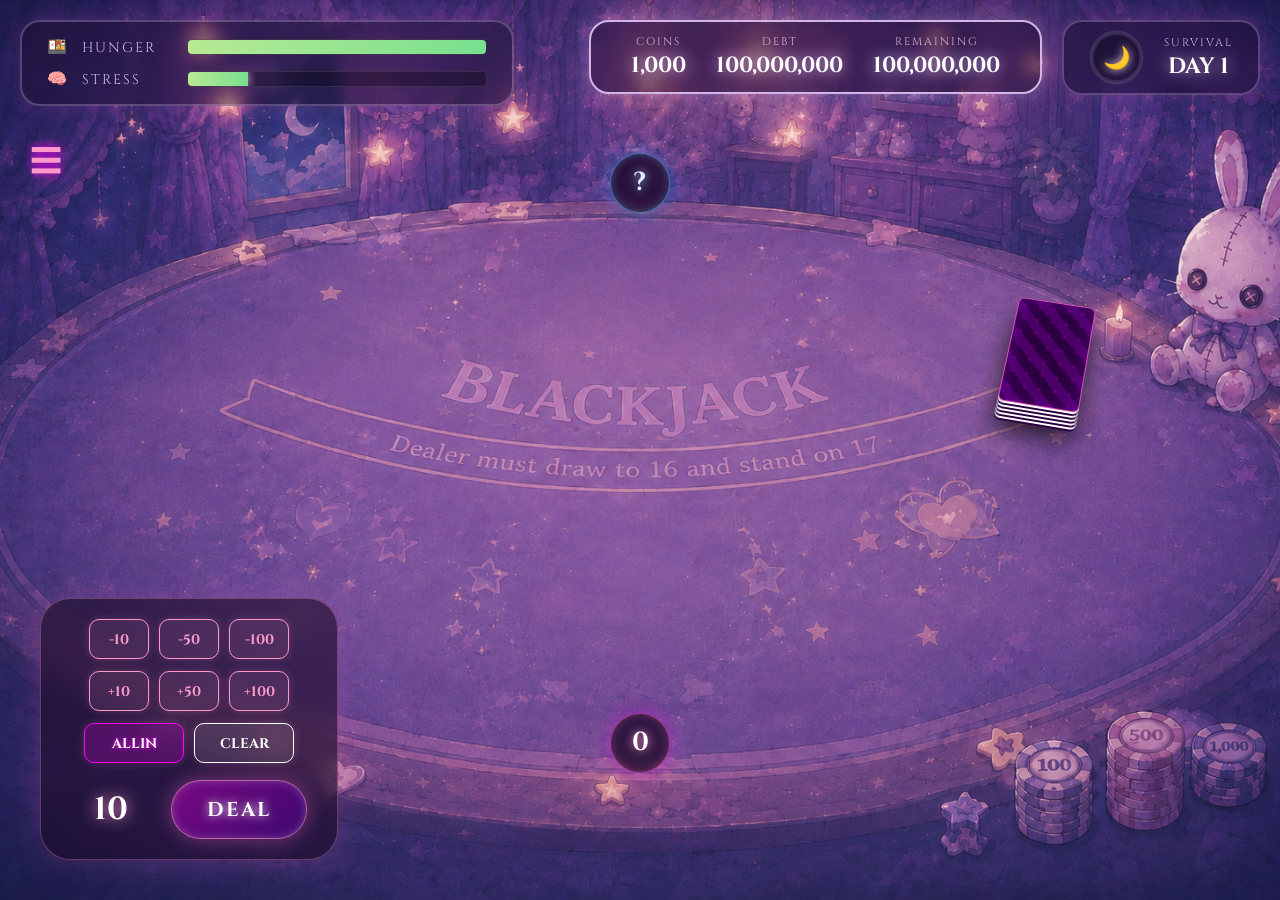
==== commit cc73b146: "brackjackUI修正" ====
--- a/blackjack/index.html
+++ b/blackjack/index.html
@@ -39,11 +39,11 @@
                     </div>
                     <div class="status-item">
                         <span class="label">DEBT</span>
-                        <span id="stat-debt" class="value">100,000,000</span>
+                        <span id="stat-debt" class="value">50,000</span>
                     </div>
                     <div class="status-item">
                         <span class="label">REMAINING</span>
-                        <span id="stat-debt-rem" class="value">100,000,000</span>
+                        <span id="stat-debt-rem" class="value">49,000</span>
                     </div>
                 </div>
 
--- a/blackjack/style.css
+++ b/blackjack/style.css
@@ -1,3 +1,36 @@
+* {
+    box-sizing: border-box;
+    margin: 0;
+    padding: 0;
+}
+
+body {
+    font-family: 'Cormorant Garamond', serif;
+    background-image: url("画像/ブラックジャック背景2.png");
+    background-size: cover;
+    background-position: center;
+    background-attachment: fixed;
+    color: #ffb3e6;
+    height: 100vh;
+    width: 100vw;
+    display: flex;
+    justify-content: center;
+    align-items: center;
+    overflow: hidden;
+    position: relative;
+    user-select: none;
+}
+
+/* Base Frosted Glass Effect */
+.glass-panel {
+    background: rgba(40, 20, 50, 0.4);
+    backdrop-filter: blur(8px);
+    -webkit-backdrop-filter: blur(8px);
+    border: 1px solid rgba(255, 153, 204, 0.3);
+    box-shadow: 0 0 20px rgba(255, 102, 204, 0.2);
+    border-radius: 20px;
+}
+
 /* Variables (Ensuring consistency with Home) */
 :root {
     --accent: #d4b5e8;
@@ -15,7 +48,6 @@
     max-width: 1600px;
     display: flex;
     flex-direction: column;
-    padding: 20px;
 }
 
 /* TOP STATUS BAR (Copied from Home) */
@@ -135,7 +167,7 @@
 /* Top Controls */
 #hamburger-menu {
     position: absolute;
-    top: 140px; 
+    top: 140px;
     left: 30px;
     font-size: 32px;
     color: #ff99cc;
@@ -190,7 +222,7 @@
     color: #fff;
     text-shadow: 0 0 20px #ff66cc, 0 0 40px #ff00ff;
     margin-bottom: 30px;
-    border-bottom: 1px solid rgba(255, 102, 204, 0.3);
+    border-bottom: 1px solid rgba(255, 153, 204, 0.3);
     padding-bottom: 15px;
     width: 100%;
     text-align: center;
@@ -243,7 +275,7 @@
     padding: 20px 0;
     position: relative;
     max-height: 85vh;
-    transform: translateY(75px); /* Shift entire game area down by ~2cm */
+    transform: translateY(120px); /* Move dealer and player cards down */
 }
 
 /* Dealer & Player Sections */
@@ -253,6 +285,7 @@
     align-items: center;
     gap: 15px;
     width: 100%;
+    transform: translateY(-80px); /* Adjusted to keep central space */
 }
 
 #player-section {
@@ -261,174 +294,297 @@
     align-items: center;
     gap: 15px;
     width: 100%;
-    transform: translateY(42px); /* Adjusted from 80px to move 1cm (38px) up */
 }
 
 #dealer-cards {
     /* Removed translateY offset to bring closer to center */
 }
 
+/* Cards */
 .card-area {
     display: flex;
     justify-content: center;
-    gap: 15px;
-    min-height: 150px;
-    width: 100%;
-}
-
-.score-badge {
-    background: rgba(43, 0, 80, 0.7);
-    border: 1.5px solid #ff99cc;
-    border-radius: 50%;
-    width: 50px;
-    height: 50px;
-    display: flex;
-    justify-content: center;
-    align-items: center;
-    font-family: 'Cinzel', serif;
-    font-size: 20px;
-    font-weight: bold;
-    color: #fff;
-    text-shadow: 0 0 10px #ff00ff;
-    box-shadow: 0 0 15px rgba(255, 153, 204, 0.4);
-    margin-bottom: 5px;
-}
-
-.dealer-score { border-color: #99ccff; text-shadow: 0 0 10px #00ccff; box-shadow: 0 0 15px rgba(153, 204, 255, 0.4); }
-
-/* Card Styling */
+    gap: -15px; /* Slightly more overlap */
+    min-height: 170px;
+}
+
 .card {
-    width: 100px;
-    height: 145px;
-    background: #fff;
-    border-radius: 8px;
-    position: relative;
-    box-shadow: 5px 5px 15px rgba(0, 0, 0, 0.4);
-    transition: transform 0.3s;
-    user-select: none;
-    transform-style: preserve-3d;
-}
-
-.card-front, .card-back {
-    position: absolute;
-    width: 100%;
+    width: 120px;
+    height: 170px;
+    position: relative;
+    transition: transform 0.3s ease, opacity 0.3s;
+    margin: 0;
+    filter: drop-shadow(0 5px 10px rgba(0, 0, 0, 0.3)); /* Softer shadow */
+}
+
+.card:hover {
+    transform: translateY(-5px);
+}
+
+.card.dealing {
+    position: absolute;
+    z-index: 100;
+}
+
+.card.flipped .card-front { display: block; }
+.card.flipped .card-back { display: none; }
+
+.card-face {
+    position: absolute; 
+    width: 100%; 
     height: 100%;
     top: 0;
     left: 0;
-    border-radius: 8px;
-    backface-visibility: hidden;
+    border-radius: 10px; /* Slightly smaller radius for cleaner look */
+    font-family: 'Cinzel', serif;
     overflow: hidden;
 }
 
+/* ── Card Front: Simple but Themed ── */
+.card-front {
+    background: #fdf5ff; /* Faint lavender/ivory tint */
+    border: 1px solid rgba(180, 100, 255, 0.3);
+    display: none;
+    box-shadow: 
+        inset 0 0 10px rgba(180, 100, 255, 0.1),
+        0 0 5px rgba(255, 0, 255, 0.05);
+}
+
+/* ── Suit Color Themes (Themed Simplicity) ── */
+.suit-heart  { color: #d04070; text-shadow: 0 0 5px rgba(208, 64, 112, 0.3); }  /* Dusty Blood Pink */
+.suit-diamond { color: #d04070; text-shadow: 0 0 5px rgba(208, 64, 112, 0.3); } 
+.suit-club   { color: #403060; text-shadow: 0 0 5px rgba(64, 48, 96, 0.3); }   /* Deep Shadow Purple */
+.suit-spade  { color: #403060; text-shadow: 0 0 5px rgba(64, 48, 96, 0.3); }
+
+/* ── Corner Values (rank + mini suit) ── */
+.card-value-top, .card-value-bottom {
+    position: absolute;
+    z-index: 10;
+    display: flex;
+    flex-direction: column;
+    align-items: center;
+    line-height: 1.1;
+    text-shadow: none; /* Removed text shadow for cleaner look */
+}
+
+.card-value-top  { top: 8px; left: 8px; }
+.card-value-bottom { bottom: 8px; right: 8px; transform: rotate(180deg); } /* Traditional bottom value */
+
+.card-rank {
+    font-family: 'Cinzel', serif;
+    font-size: 24px;
+    font-weight: bold;
+}
+
+.card-suit-mini {
+    font-size: 16px;
+    margin-top: 2px;
+}
+
+/* ── Center Artwork ── */
+.card-center {
+    position: absolute;
+    top: 50%;
+    left: 50%;
+    transform: translate(-50%, -50%);
+    text-align: center;
+    z-index: 5;
+    pointer-events: none;
+}
+
+/* Simple large suit symbol */
+.center-suit {
+    font-size: 64px;
+    text-shadow: none;
+    opacity: 1;
+}
+
+/* ── Card Back (enchanted deck) ── */
 .card-back {
-    background: #2b0040;
-    border: 3px solid #ff99cc;
-    display: flex;
-    justify-content: center;
-    align-items: center;
-}
-
-.card-back::after {
-    content: '♥';
-    color: #ff99cc;
-    font-size: 40px;
-    filter: drop-shadow(0 0 10px #ff00ff);
-}
-
-.card-front {
-    background: white;
-    transform: rotateY(180deg);
-    display: flex;
-    flex-direction: column;
-    justify-content: space-between;
-    padding: 8px;
-    color: #000;
-}
-
-.card.red { color: #d63031; }
-.card.black { color: #2d3436; }
-
-.card-value { font-family: 'Cinzel', serif; font-size: 22px; font-weight: bold; line-height: 1; }
-.card-suit { font-size: 32px; text-align: center; }
-
-.hidden { display: none !important; }
-
-/* Control Panels */
+    background-color: #2b0040;
+    background-image:
+        radial-gradient(circle, rgba(255,0,255,0.15) 2px, transparent 2px),
+        linear-gradient(45deg,
+            #2b0040 25%, #4a0066 25%, #4a0066 50%,
+            #2b0040 50%, #2b0040 75%, #4a0066 75%, #4a0066 100%);
+    background-size: 15px 15px, 30px 30px;
+    border: 2px solid #ff66cc;
+    box-shadow: 0 0 15px rgba(255, 0, 255, 0.3) inset;
+}
+
+
+/* Score Badges */
+.score-badge {
+    background: rgba(20, 0, 30, 0.7);
+    backdrop-filter: blur(5px);
+    border: 1px solid rgba(255, 102, 204, 0.5);
+    border-radius: 50%;
+    width: 60px;
+    height: 60px;
+    display: flex;
+    justify-content: center;
+    align-items: center;
+    font-family: 'Cinzel', serif;
+    font-size: 26px;
+    font-weight: bold;
+    color: #fff;
+    box-shadow: 0 0 20px rgba(255, 0, 255, 0.4), inset 0 0 10px rgba(255, 102, 204, 0.3);
+    text-shadow: 0 0 10px #ff99cc;
+    transition: all 0.3s ease;
+    margin: 10px 0; /* Adjusted margin */
+}
+
+/* Dealer specific score badge styling */
+.dealer-score {
+    border-color: rgba(100, 200, 255, 0.5); /* Blueish border */
+    box-shadow: 0 0 20px rgba(0, 150, 255, 0.4), inset 0 0 10px rgba(100, 200, 255, 0.3);
+    text-shadow: 0 0 10px #99ccff;
+    color: #e0f0ff;
+}
+
+/* Controls */
 #bottom-left-controls {
-    position: fixed;
-    bottom: 30px;
-    left: 30px;
-    display: flex;
-    flex-direction: column;
+    position: absolute;
+    bottom: 40px;
+    left: 40px;
+    z-index: 50;
+}
+
+#bet-setup-area {
+    display: flex;
+    flex-direction: column;
+    align-items: center;
+    gap: 12px;
+    background: rgba(30, 10, 40, 0.6);
+    backdrop-filter: blur(12px);
+    padding: 20px 30px;
+    border-radius: 30px;
+    border: 1px solid rgba(255, 153, 204, 0.3);
+    box-shadow: 0 0 30px rgba(255, 102, 204, 0.2);
+}
+
+.bet-row {
+    display: flex;
+    justify-content: center;
+    gap: 10px;
+    width: 100%;
+}
+
+.main-bet-row {
+    margin-top: 5px;
     gap: 20px;
-    z-index: 100;
-}
-
-#bottom-right-controls {
-    position: fixed;
-    bottom: 30px;
-    right: 30px;
-    display: flex;
-    flex-direction: column;
-    gap: 20px;
-    z-index: 100;
-}
-
-.glass-panel {
-    background: rgba(30, 10, 40, 0.6);
-    backdrop-filter: blur(10px);
-    border: 1px solid rgba(255, 153, 204, 0.3);
-    box-shadow: 0 0 20px rgba(255, 102, 204, 0.2);
-    border-radius: 20px;
-}
-
-/* Bet Controls */
-#bet-setup-area {
-    padding: 15px;
-    display: flex;
-    flex-direction: column;
-    gap: 12px;
-}
-
-.bet-row { display: flex; gap: 8px; }
+    align-items: center;
+}
+
 .bet-btn {
-    width: 50px;
+    min-width: 60px;
     height: 40px;
     border-radius: 10px;
-    border: 1px solid rgba(255, 153, 204, 0.4);
-    background: rgba(255, 255, 255, 0.05);
-    color: #ffb3e6;
-    font-family: 'Cinzel', serif;
+    border: 1px solid #ff99cc;
+    background: rgba(255, 153, 204, 0.1);
+    color: #ff99cc;
+    font-family: 'Cinzel', serif;
+    font-size: 14px;
     font-weight: bold;
     cursor: pointer;
-    transition: all 0.2s;
-}
-
-.bet-btn:hover { background: rgba(255, 153, 204, 0.2); border-color: #ff99cc; transform: translateY(-2px); }
+    display: flex;
+    justify-content: center;
+    align-items: center;
+    transition: all 0.3s;
+    box-shadow: 0 0 10px rgba(255, 153, 204, 0.2);
+}
+
+.bet-btn:hover {
+    background: rgba(255, 153, 204, 0.3);
+    box-shadow: 0 0 15px rgba(255, 153, 204, 0.5);
+    transform: translateY(-2px);
+}
+
+.allin-btn {
+    background: rgba(255, 0, 255, 0.2);
+    border-color: #ff00ff;
+    color: #fff;
+    text-shadow: 0 0 5px #ff00ff;
+    min-width: 100px;
+}
+
+.allin-btn:hover {
+    background: rgba(255, 0, 255, 0.4);
+    box-shadow: 0 0 20px rgba(255, 0, 255, 0.6);
+}
+
+.clear-btn {
+    background: rgba(255, 255, 255, 0.1);
+    border-color: #fff;
+    color: #fff;
+    min-width: 100px;
+}
+
+.clear-btn:hover {
+    background: rgba(255, 255, 255, 0.2);
+    box-shadow: 0 0 15px rgba(255, 255, 255, 0.4);
+}
+
+#bet-input-wrapper {
+    display: flex;
+    flex-direction: column;
+    align-items: center;
+    min-width: 80px;
+}
+
+#bet-amount-display {
+    font-family: 'Cinzel', serif;
+    font-size: 32px;
+    font-weight: bold;
+    color: #fff;
+    text-shadow: 0 0 15px #ff99cc;
+}
 
 #current-bet-area {
-    padding: 15px 25px;
-    display: flex;
-    align-items: center;
-    justify-content: center;
-    gap: 15px;
-}
-
-.bet-amount {
-    font-family: 'Cinzel', serif;
-    font-size: 28px;
-    color: #fff;
-    text-shadow: 0 0 10px #ff99cc;
+    display: flex;
+    flex-direction: column;
+    align-items: center;
+    background: rgba(30, 10, 40, 0.5);
+    backdrop-filter: blur(8px);
+    padding: 15px 30px;
+    border-radius: 20px;
+    border: 1px solid rgba(255, 153, 204, 0.4);
+    box-shadow: 0 0 20px rgba(255, 0, 255, 0.3);
+}
+
+.bet-label {
+    font-size: 14px;
+    letter-spacing: 2px;
+    color: #ffb3e6;
+}
+
+#current-bet-display {
+    font-family: 'Cinzel', serif;
+    font-size: 36px;
+    font-weight: bold;
+    color: #fff;
+    text-shadow: 0 0 20px #ff00ff;
+}
+
+#bottom-right-controls {
+    position: absolute;
+    bottom: 40px;
+    right: 40px;
+    display: flex;
+    gap: 20px;
+    z-index: 50;
 }
 
 .glow-btn {
-    background: linear-gradient(135deg, #ff00ff, #7000ff);
-    border: none;
+    background: linear-gradient(135deg, rgba(255, 0, 255, 0.4), rgba(102, 0, 204, 0.4));
+    border: 1px solid rgba(255, 153, 204, 0.6);
+    backdrop-filter: blur(5px);
+    color: #fff;
+    font-family: 'Cinzel', serif;
+    font-size: 20px;
+    font-weight: bold;
+    padding: 15px 35px;
     border-radius: 30px;
-    color: white;
-    font-family: 'Cinzel', serif;
-    font-weight: bold;
-    padding: 12px 35px;
     cursor: pointer;
     box-shadow: 0 0 20px rgba(255, 102, 204, 0.4), inset 0 0 10px rgba(255, 255, 255, 0.2);
     text-shadow: 0 0 10px #fff;
@@ -438,46 +594,29 @@
 
 .glow-btn:hover {
     transform: translateY(-5px) scale(1.05);
-    box-shadow: 0 10px 30px rgba(255, 102, 204, 0.6);
-}
-
-.glow-btn:active { transform: translateY(2px); }
-
-/* Game Actions Panel */
-.action-panel {
-    padding: 20px;
-    display: flex;
-    gap: 15px;
+    box-shadow: 0 10px 30px rgba(255, 102, 204, 0.6), inset 0 0 15px rgba(255, 255, 255, 0.4);
+    background: linear-gradient(135deg, rgba(255, 0, 255, 0.6), rgba(102, 0, 204, 0.6));
+}
+
+.glow-btn:active {
+    transform: translateY(2px) scale(0.95);
 }
 
 .action-btn {
-    width: 65px;
-    height: 65px;
-    border-radius: 50%;
-    border: 2px solid #ff99cc;
-    background: rgba(30, 0, 50, 0.6);
-    color: #fff;
-    font-family: 'Cinzel', serif;
-    font-size: 11px;
-    font-weight: bold;
-    cursor: pointer;
-    display: flex;
-    justify-content: center;
-    align-items: center;
-    flex-direction: column;
-    gap: 2px;
-    transition: all 0.3s;
-    box-shadow: 0 0 15px rgba(255, 0, 255, 0.3);
-}
-
-.action-btn i { font-size: 18px; }
-.action-btn:hover { background: #ff99cc; color: #300040; transform: scale(1.1) rotate(5deg); box-shadow: 0 0 25px #ff00ff; }
-.action-btn:active { transform: scale(0.95); }
+    min-width: 120px;
+}
+
+.action-btn:disabled {
+    filter: grayscale(1) opacity(0.5);
+    cursor: not-allowed;
+    transform: none;
+    box-shadow: none;
+}
 
 /* Deck Area */
 #deck-area {
     position: absolute;
-    top: calc(50% - 70px); /* Moved down from -150px */
+    top: calc(50% - 150px); /* Raised by ~5cm (150px) */
     right: 15%; /* Move closer to play area */
     transform: translateY(-50%);
     z-index: 40;
@@ -520,7 +659,7 @@
 /* Rabbit Doll Area */
 #rabbit-doll-area {
     position: absolute;
-    top: 200px; /* Moved down from 100px */
+    top: 100px;
     right: 50px;
     z-index: 30;
     display: flex;
@@ -531,7 +670,7 @@
 .speech-bubble {
     position: relative;
     left: -180px; /* Further left */
-    top: -100px;  /* Slightly lower relative position */
+    top: -120px;  /* Further up */
     background: rgba(40, 0, 60, 0.7);
     backdrop-filter: blur(8px);
     border: 1px solid rgba(255, 153, 204, 0.5);
@@ -563,56 +702,181 @@
     50% { transform: translateY(-10px); }
 }
 
-/* Overlay Messages */
+@keyframes popIn {
+    0% { opacity: 0; transform: scale(0.5) translateY(50px); }
+    50% { opacity: 1; transform: scale(1.1) translateY(-10px); }
+    100% { opacity: 1; transform: scale(1) translateY(0); }
+}
+
+/* Overlays & Effects */
 #result-overlay {
     position: fixed;
     top: 0; left: 0; width: 100vw; height: 100vh;
-    background: rgba(0, 0, 0, 0.7);
-    backdrop-filter: blur(8px);
-    z-index: 500;
-    display: flex;
-    justify-content: center;
-    align-items: center;
+    display: flex;
+    justify-content: center;
+    align-items: center;
+    z-index: 1000;
+    pointer-events: none;
+    background: radial-gradient(circle, rgba(0,0,0,0.4) 0%, transparent 70%);
 }
 
 #result-content {
     font-family: 'Cinzel', serif;
     font-size: 80px;
     font-weight: bold;
-    color: #fff;
-    text-shadow: 0 0 30px #ff00ff, 0 0 60px #7000ff;
-    animation: resultPop 0.5s cubic-bezier(0.175, 0.885, 0.32, 1.275);
-}
-
-@keyframes resultPop { from { transform: scale(0); opacity: 0; } to { transform: scale(1); opacity: 1; } }
+    text-align: center;
+    opacity: 0;
+    transform: scale(0.5);
+    animation: popIn 0.8s cubic-bezier(0.175, 0.885, 0.32, 1.275) forwards;
+    display: flex;
+    align-items: center;
+    justify-content: center;
+}
+
+@keyframes popIn {
+    0% { opacity: 0; transform: scale(0.5) translateY(50px); }
+    50% { opacity: 1; transform: scale(1.1) translateY(-10px); }
+    100% { opacity: 1; transform: scale(1) translateY(0); }
+}
+
+.victory-text-win {
+    position: relative;
+    color: #fff;
+    text-shadow: 0 0 20px #ff00ff, 0 0 40px #ff66cc, 0 0 60px #fff;
+    background: -webkit-linear-gradient(#fff, #ff99cc);
+    -webkit-background-clip: text;
+    -webkit-text-fill-color: transparent;
+    z-index: 2;
+}
+
+.victory-text-lose {
+    color: #800080;
+    text-shadow: 0 0 20px #4b0082, 0 0 40px #fff;
+    position: relative;
+    animation: pulseLose 2s infinite;
+    z-index: 2;
+}
+
+@keyframes pulseLose {
+    0%, 100% { transform: scale(1); }
+    50% { transform: scale(1.05); }
+}
+
+.radiant-light {
+    position: absolute;
+    top: 50%; left: 50%;
+    width: 200vw; height: 200vh;
+    transform: translate(-50%, -50%);
+    background: radial-gradient(circle, rgba(255,255,255,0.6) 0%, rgba(0,255,255,0.2) 20%, transparent 50%);
+    animation: spinRadiant 8s linear infinite;
+    z-index: 0;
+}
+
+@keyframes spinRadiant {
+    from { transform: translate(-50%, -50%) rotate(0deg); }
+    to { transform: translate(-50%, -50%) rotate(360deg); }
+}
+
+.victory-text-bj {
+    position: relative;
+    color: #fff;
+    font-size: 100px;
+    text-shadow: 0 0 30px #00ffff, 0 0 60px #ff00ff, 0 0 90px #fff;
+    letter-spacing: 5px;
+    z-index: 2;
+    text-align: center;
+}
+
+.result-amount {
+    font-size: 40px;
+    margin-top: 15px;
+    font-family: 'Cinzel', serif;
+    font-weight: bold;
+    text-align: center;
+    letter-spacing: 2px;
+}
+
+.result-amount.win { color: #fff; text-shadow: 0 0 20px #ff66cc, 0 0 40px #ff00ff; }
+.result-amount.lose { color: #ff6666; text-shadow: 0 0 20px #cc0000; }
+.result-amount.bj { color: #ffff00; text-shadow: 0 0 30px #ff00ff, 0 0 60px #fff; }
+
+/* Magic connection glow */
+.magic-glow-pulse {
+    position: absolute;
+    width: 150px;
+    height: 150px;
+    border-radius: 50%;
+    background: radial-gradient(circle, rgba(255, 0, 255, 0.4) 0%, transparent 70%);
+    pointer-events: none;
+    z-index: 20;
+    opacity: 0;
+    animation: glowTravel 3s ease-in-out infinite;
+}
+
+@keyframes glowTravel {
+    0% { opacity: 0; transform: translate(150px, -20px) scale(0.5); }
+    50% { opacity: 1; transform: translate(50px, 10px) scale(1.2); }
+    100% { opacity: 0; transform: translate(-50px, 0px) scale(0.5); }
+}
+
+.card-trail {
+    position: absolute;
+    width: 8px;
+    height: 8px;
+    border-radius: 50%;
+    background: #ff99cc;
+    box-shadow: 0 0 10px #ff00ff, 0 0 20px #00ffff;
+    pointer-events: none;
+    z-index: 90;
+    opacity: 1;
+    animation: fadeTrail 0.6s forwards;
+}
+
+@keyframes fadeTrail {
+    0% { opacity: 1; transform: scale(1); }
+    100% { opacity: 0; transform: scale(0.1); }
+}
 
 #game-over-overlay {
     position: fixed;
     top: 0; left: 0; width: 100vw; height: 100vh;
-    background: #000;
-    z-index: 1000;
-    display: flex;
-    flex-direction: column;
-    justify-content: center;
-    align-items: center;
-    gap: 40px;
+    background: rgba(20, 0, 30, 0.85);
+    backdrop-filter: blur(15px);
+    display: flex;
+    flex-direction: column;
+    justify-content: center;
+    align-items: center;
+    z-index: 2000;
+    gap: 30px;
+    opacity: 0;
+    animation: fadeIn 1s forwards;
+}
+
+@keyframes fadeIn {
+    to { opacity: 1; }
 }
 
 .game-over-text {
     font-family: 'Cinzel', serif;
-    font-size: 100px;
-    color: #d63031;
-    text-shadow: 0 0 20px #ff0000;
-}
-
-/* Background Particles */
+    font-size: 60px;
+    color: #ff99cc;
+    letter-spacing: 10px;
+    text-shadow: 0 0 20px #ff00ff;
+}
+
+/* Particles */
+#particles-container {
+    position: fixed;
+    top: 0; left: 0; width: 100vw; height: 100vh;
+    pointer-events: none;
+    z-index: 1;
+}
+
 .particle {
     position: absolute;
-    background: #ff99cc;
+    background: #fff;
     border-radius: 50%;
-    pointer-events: none;
-    opacity: 0.6;
-    filter: blur(1px);
+    opacity: 0;
     animation: floatParticle linear infinite;
 }
 
@@ -624,108 +888,3 @@
 }
 
 .hidden { display: none !important; }
-
-/* Repayment Modal Styles */
-#repay-modal {
-    position: fixed;
-    top: 0; left: 0; width: 100vw; height: 100vh;
-    background: rgba(0, 0, 0, 0.85);
-    backdrop-filter: blur(15px);
-    display: flex;
-    justify-content: center;
-    align-items: center;
-    z-index: 3000;
-}
-
-.repay-window {
-    width: 500px;
-    padding: 40px;
-    border: 3px double var(--accent);
-    border-radius: 40px;
-    background: rgba(30, 10, 50, 0.6);
-    display: flex;
-    flex-direction: column;
-    gap: 30px;
-}
-
-.repay-title {
-    font-family: 'Cinzel', serif;
-    font-size: 28px;
-    text-align: center;
-    color: #fff;
-    text-shadow: 0 0 15px var(--accent);
-    letter-spacing: 4px;
-}
-
-.repay-info {
-    display: flex;
-    flex-direction: column;
-    gap: 10px;
-    padding: 20px;
-    background: rgba(0, 0, 0, 0.3);
-    border-radius: 20px;
-}
-
-.repay-stat {
-    display: flex;
-    justify-content: space-between;
-    font-family: 'Cinzel', serif;
-    color: var(--accent-light);
-    font-size: 18px;
-}
-
-.repay-input-area {
-    display: flex;
-    flex-direction: column;
-    gap: 15px;
-}
-
-#repay-amount-input {
-    width: 100%;
-    padding: 15px;
-    background: rgba(0, 0, 0, 0.4);
-    border: 1px solid var(--accent);
-    border-radius: 15px;
-    color: #fff;
-    font-family: 'Cinzel', serif;
-    font-size: 24px;
-    text-align: center;
-}
-
-.repay-quick-btns {
-    display: flex;
-    gap: 10px;
-}
-
-.repay-quick-btns button {
-    flex: 1;
-    padding: 10px;
-    background: rgba(255, 255, 255, 0.1);
-    border: 1px solid rgba(255, 255, 255, 0.2);
-    border-radius: 10px;
-    color: var(--accent);
-    font-family: 'Cinzel', serif;
-    cursor: pointer;
-    transition: all 0.3s;
-}
-
-.repay-quick-btns button:hover {
-    background: rgba(212, 181, 232, 0.2);
-    border-color: var(--accent);
-}
-
-.repay-actions {
-    display: flex;
-    gap: 20px;
-}
-
-.repay-actions .glow-btn {
-    flex: 1;
-    font-size: 18px;
-    padding: 15px;
-}
-
-.repay-actions .glow-btn.cancel {
-    background: linear-gradient(135deg, rgba(100, 100, 100, 0.4), rgba(50, 50, 50, 0.4));
-    border-color: rgba(200, 200, 200, 0.4);
-}
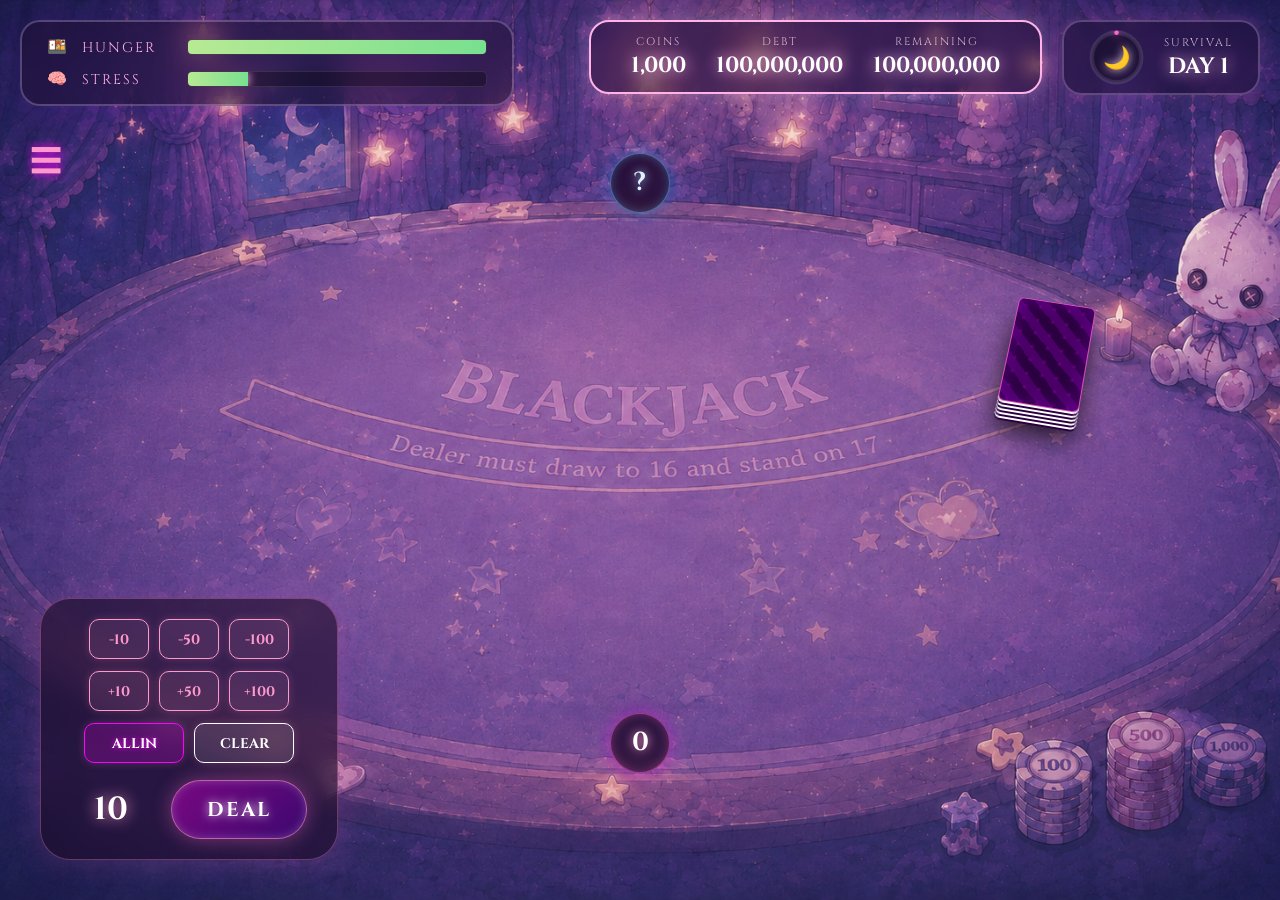
==== commit bd0334ba: "saikoro連携" ====
--- a/blackjack/index.html
+++ b/blackjack/index.html
@@ -72,6 +72,9 @@
                 <button id="home-btn" class="menu-item-btn">
                     <span class="icon">🏠</span> HOME
                 </button>
+                <button id="rules-btn" class="menu-item-btn">
+                    <span class="icon">📜</span> RULES
+                </button>
                 <button id="close-menu-btn" class="menu-item-btn">
                     <span class="icon">×</span> CLOSE
                 </button>
@@ -145,6 +148,44 @@
     <div id="result-overlay" class="hidden">
         <div id="result-content"></div>
     </div>
+
+    <!-- Rules Explanation Overlay -->
+    <div id="rules-overlay" class="hidden">
+        <div id="rules-content">
+            <h2>📜 RULES</h2>
+            <div class="rules-scroll-area">
+                <h3>ブラックジャックのルール</h3>
+                <p>ディーラー（対戦相手）とカードの合計値が「21」に近い方を競うゲームです。</p>
+                <ul>
+                    <li><strong>カードの数え方:</strong>
+                        <ul>
+                            <li>2〜10: そのままの数字として数えます。</li>
+                            <li>J, Q, K: すべて「10」として数えます。</li>
+                            <li>A (エース): 「1」または「11」の都合の良い方として数えます。</li>
+                        </ul>
+                    </li>
+                    <li><strong>勝敗の条件:</strong>
+                        <ul>
+                            <li>カードの合計が「21」を超えると「バースト」となり、その時点でプレイヤーの負けになります。</li>
+                            <li>ディーラーより21に近く、かつ21を超えなければプレイヤーの勝ちです。</li>
+                            <li>最初の2枚でちょうど「21」になった場合は「ブラックジャック」となり、配当が2.5倍になります。</li>
+                            <li>合計が同じ場合は「プッシュ（引き分け）」となり、賭け金が戻ります。</li>
+                        </ul>
+                    </li>
+                </ul>
+
+                <h3>ボタンのそれぞれの意味</h3>
+                <div class="rules-buttons-desc">
+                    <p><strong>DEAL (ディール)</strong><br>賭け金を決定し、カードを配ってゲームを開始します。</p>
+                    <p><strong>HIT (ヒット)</strong><br>カードをもう1枚引きます。21を超えない限り、何枚でも引くことができます。</p>
+                    <p><strong>STAND (スタンド)</strong><br>カードを引くのをやめて、現在の手札で勝負します。ディーラーは手札が17以上になるまでカードを引き続けます。</p>
+                    <p><strong>DOUBLE (ダブルダウン)</strong><br>賭け金を2倍にし、カードを1枚だけ追加で引いて勝負します（最初のターンのみ選択可能）。</p>
+                    <p><strong>SURRENDER (サレンダー)</strong><br>降参します。賭け金の半分が手元に戻ります（最初のターンのみ選択可能）。</p>
+                </div>
+            </div>
+            <button id="close-rules-btn" class="glow-btn">CLOSE</button>
+        </div>
+    </div>
     
     <div id="game-over-overlay" class="hidden">
         <div class="game-over-text">GAME OVER</div>
--- a/blackjack/style.css
+++ b/blackjack/style.css
@@ -75,23 +75,48 @@
     gap: 12px;
     border: 2px solid rgba(212, 181, 232, 0.3);
     width: fit-content;
-    background: rgba(30, 10, 40, 0.4);
-    backdrop-filter: blur(8px);
+    background: rgba(30, 10, 45, 0.45);
+    backdrop-filter: blur(15px);
     border-radius: 20px;
-}
-
-.stat-row { display: flex; align-items: center; gap: 15px; width: 100%; }
+    box-shadow: 0 8px 32px 0 rgba(120, 31, 190, 0.2);
+}
+
+.stat-row {
+    display: flex;
+    align-items: center;
+    gap: 15px;
+    width: 100%;
+}
+
 .gauge-label-text {
     font-family: 'Cinzel', serif;
     font-size: 14px;
     letter-spacing: 2px;
-    color: var(--accent);
+    color: #ffb3e6;
     width: 90px;
-}
-
-.meter-bar { height: 10px; background: rgba(0, 0, 0, 0.3); border-radius: 5px; overflow: hidden; flex-grow: 1; border: 1px solid rgba(255, 255, 255, 0.1); }
-.meter-bar.small { width: 300px; height: 16px; }
-.fill { height: 100%; background: linear-gradient(90deg, var(--accent-dark), var(--accent)); box-shadow: 0 0 10px var(--accent); transition: width 0.5s ease-in-out; }
+    text-align: left;
+}
+
+.meter-bar {
+    height: 10px;
+    background: rgba(0, 0, 0, 0.3);
+    border-radius: 5px;
+    overflow: hidden;
+    flex-grow: 1;
+    border: 1px solid rgba(255, 255, 255, 0.1);
+}
+
+.meter-bar.small {
+    width: 300px;
+    height: 16px;
+}
+
+.fill {
+    height: 100%;
+    background: linear-gradient(90deg, #b85cad, #ffb3e6);
+    box-shadow: 0 0 10px #ffb3e6;
+    transition: width 0.5s ease-in-out;
+}
 
 /* Right Group: Coins + Clock */
 .status-right-group {
@@ -107,7 +132,7 @@
     padding: 12px 40px;
     gap: 30px;
     background: rgba(30, 10, 50, 0.5);
-    border: 2px double var(--accent);
+    border: 2px double #ffb3e6;
     border-radius: 20px;
     box-shadow: 0 0 20px rgba(212, 181, 232, 0.3);
 }
@@ -145,24 +170,43 @@
 
 #clock-progress {
     fill: none;
-    stroke: var(--accent-pink);
+    stroke: #ff66cc;
     stroke-width: 8;
     stroke-linecap: round;
     stroke-dasharray: 283;
     stroke-dashoffset: 283;
     transition: stroke-dashoffset 1s linear;
-    filter: drop-shadow(0 0 8px var(--accent-pink));
+    filter: drop-shadow(0 0 8px #ff66cc);
 }
 
 .clock-icon {
     position: absolute;
     font-size: 22px;
-    filter: drop-shadow(0 0 5px var(--accent-light));
-}
-
-.status-item { display: flex; flex-direction: column; align-items: center; }
-.label { font-family: 'Cinzel', serif; font-size: 11px; letter-spacing: 2px; color: var(--accent-light); margin-bottom: 2px; opacity: 0.8; }
-.value { font-family: 'Cinzel', serif; font-size: 22px; font-weight: 700; color: #fff; text-shadow: 0 0 15px var(--accent); }
+    filter: drop-shadow(0 0 5px #f7d8ef);
+}
+
+.status-item {
+    display: flex;
+    flex-direction: column;
+    align-items: center;
+}
+
+.label {
+    font-family: 'Cinzel', serif;
+    font-size: 11px;
+    letter-spacing: 2px;
+    color: #f7d8ef;
+    margin-bottom: 2px;
+    opacity: 0.8;
+}
+
+.value {
+    font-family: 'Cinzel', serif;
+    font-size: 22px;
+    font-weight: 700;
+    color: #fff;
+    text-shadow: 0 0 15px #ffb3e6;
+}
 
 /* Top Controls */
 #hamburger-menu {
@@ -647,12 +691,12 @@
 #deck-pile.stacked-deck.glow {
     filter: drop-shadow(0 0 20px rgba(255, 0, 255, 0.8));
     box-shadow: 
-        1px 1px 0 #fff, 2px 2px 0 #2b0040,
-        3px 3px 0 #fff, 4px 4px 0 #2b0040,
-        5px 5px 0 #fff, 6px 6px 0 #2b0040,
-        7px 7px 0 #fff, 8px 8px 0 #2b0040,
-        9px 9px 0 #fff, 10px 10px 0 #2b0040,
-        15px 15px 25px rgba(0, 0, 0, 0.7),
+        0px 2px 0 #fff, 0px 4px 0 #2b0040,
+        0px 6px 0 #fff, 0px 8px 0 #2b0040,
+        0px 10px 0 #fff, 0px 12px 0 #2b0040,
+        0px 14px 0 #fff, 0px 16px 0 #2b0040,
+        0px 18px 0 #fff, 0px 20px 0 #2b0040,
+        0px 30px 25px rgba(0, 0, 0, 0.7),
         0 0 30px rgba(255, 0, 255, 0.9) inset;
 }
 
@@ -670,7 +714,7 @@
 .speech-bubble {
     position: relative;
     left: -180px; /* Further left */
-    top: -120px;  /* Further up */
+    top: -82px;   /* Lowered by ~1cm (approx 38px) from -120px */
     background: rgba(40, 0, 60, 0.7);
     backdrop-filter: blur(8px);
     border: 1px solid rgba(255, 153, 204, 0.5);
@@ -887,4 +931,119 @@
     100% { transform: translateY(-10vh) scale(1.5); opacity: 0; }
 }
 
+/* Rules Overlay Styles */
+#rules-overlay {
+    position: fixed;
+    top: 0; left: 0; width: 100vw; height: 100vh;
+    background: rgba(20, 0, 30, 0.85);
+    backdrop-filter: blur(15px);
+    -webkit-backdrop-filter: blur(15px);
+    display: flex;
+    justify-content: center;
+    align-items: center;
+    z-index: 2500;
+    opacity: 0;
+    transition: opacity 0.3s ease;
+    pointer-events: auto; /* Ensure clicks are captured */
+}
+
+#rules-overlay:not(.hidden) {
+    opacity: 1;
+}
+
+#rules-content {
+    background: rgba(30, 5, 45, 0.95);
+    border: 2px solid rgba(255, 102, 204, 0.6);
+    box-shadow: 0 0 30px rgba(255, 0, 255, 0.4), inset 0 0 15px rgba(255, 0, 255, 0.2);
+    border-radius: 20px;
+    width: 90%;
+    max-width: 600px;
+    max-height: 80vh;
+    padding: 30px;
+    display: flex;
+    flex-direction: column;
+    align-items: center;
+    gap: 20px;
+    color: #fff;
+    font-family: 'Cormorant Garamond', serif;
+}
+
+#rules-content h2 {
+    font-family: 'Cinzel', serif;
+    font-size: 32px;
+    margin: 0;
+    color: #ff99cc;
+    text-shadow: 0 0 15px #ff00ff;
+    letter-spacing: 4px;
+}
+
+.rules-scroll-area {
+    width: 100%;
+    overflow-y: auto;
+    padding-right: 10px;
+    display: flex;
+    flex-direction: column;
+    gap: 15px;
+    text-align: left;
+    font-size: 16px;
+    line-height: 1.6;
+}
+
+/* Custom Scrollbar for rules area */
+.rules-scroll-area::-webkit-scrollbar {
+    width: 6px;
+}
+.rules-scroll-area::-webkit-scrollbar-track {
+    background: rgba(255, 255, 255, 0.05);
+    border-radius: 3px;
+}
+.rules-scroll-area::-webkit-scrollbar-thumb {
+    background: rgba(255, 102, 204, 0.5);
+    border-radius: 3px;
+}
+.rules-scroll-area::-webkit-scrollbar-thumb:hover {
+    background: rgba(255, 102, 204, 0.8);
+}
+
+.rules-scroll-area h3 {
+    font-family: 'Cinzel', serif;
+    font-size: 20px;
+    color: #ffb3e6;
+    border-left: 3px solid #ff66cc;
+    padding-left: 10px;
+    margin: 15px 0 5px 0;
+    letter-spacing: 2px;
+}
+
+.rules-scroll-area p, .rules-scroll-area ul {
+    margin: 0;
+    color: #e0d0e6;
+}
+
+.rules-scroll-area ul {
+    padding-left: 20px;
+}
+
+.rules-scroll-area li {
+    margin-bottom: 8px;
+}
+
+.rules-buttons-desc {
+    display: flex;
+    flex-direction: column;
+    gap: 12px;
+}
+
+.rules-buttons-desc p {
+    background: rgba(255, 255, 255, 0.03);
+    padding: 10px 15px;
+    border-radius: 10px;
+    border: 1px solid rgba(255, 153, 204, 0.15);
+}
+
+.rules-buttons-desc strong {
+    color: #ffb3e6;
+    text-shadow: 0 0 5px rgba(255, 102, 204, 0.5);
+}
+
 .hidden { display: none !important; }
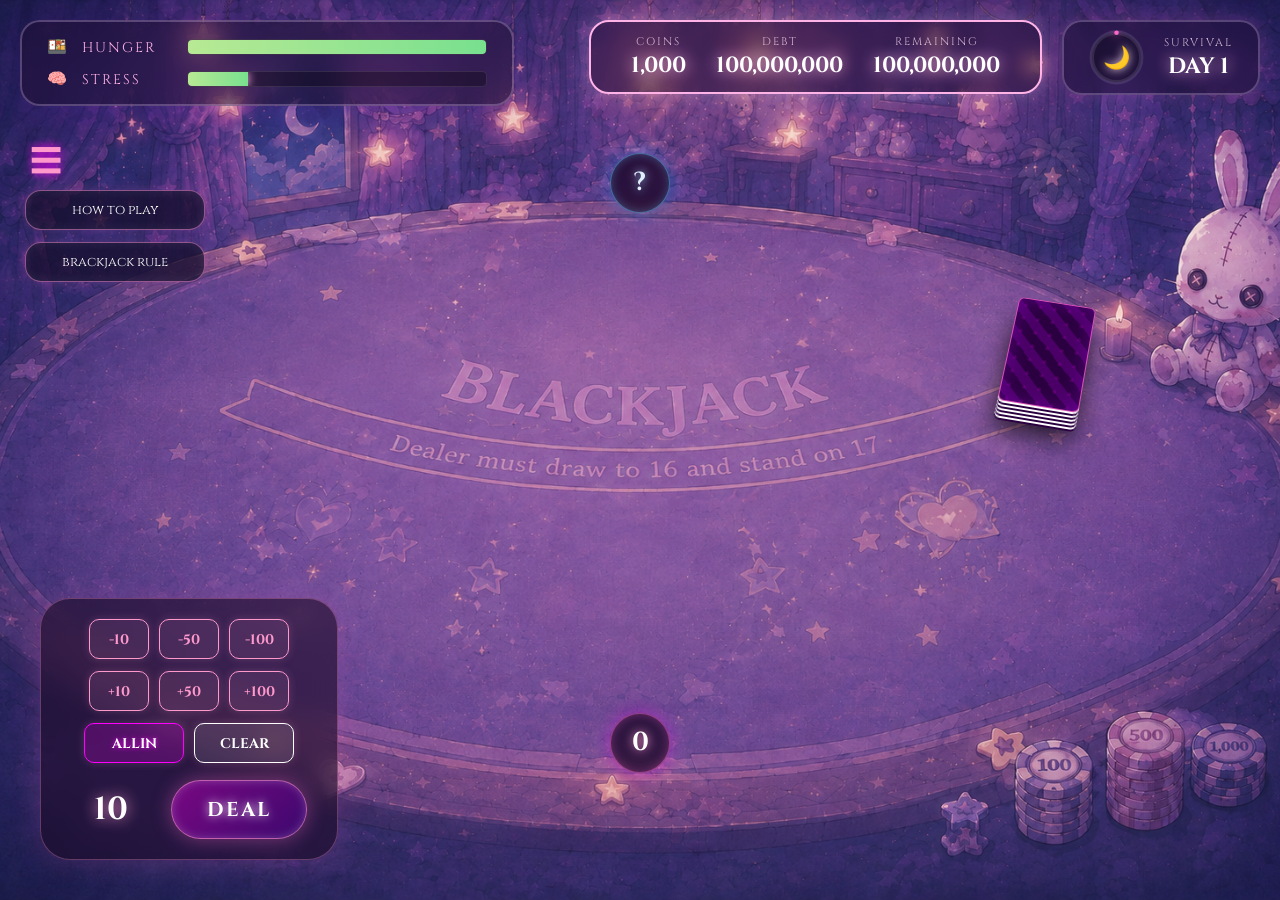
==== commit 824a6cb9: "brackjackルール場所変更" ====
--- a/blackjack/index.html
+++ b/blackjack/index.html
@@ -65,16 +65,24 @@
         </header>
 
         <div id="hamburger-menu">☰</div>
-        
+        <div id="help-buttons">
+
+            <button id="guide-btn" class="help-btn">
+                how to play
+            </button>
+
+            <button id="rule-btn" class="help-btn">
+                brackjack rule
+            </button>
+
+        </div>
         <div id="side-menu" class="hidden-menu">
             <div id="menu-content">
                 <div class="menu-header">MENU</div>
                 <button id="home-btn" class="menu-item-btn">
                     <span class="icon">🏠</span> HOME
                 </button>
-                <button id="rules-btn" class="menu-item-btn">
-                    <span class="icon">📜</span> RULES
-                </button>
+                
                 <button id="close-menu-btn" class="menu-item-btn">
                     <span class="icon">×</span> CLOSE
                 </button>
--- a/blackjack/style.css
+++ b/blackjack/style.css
@@ -220,7 +220,58 @@
     z-index: 100;
     transition: transform 0.3s, text-shadow 0.3s;
 }
-
+#help-buttons{
+    position:absolute;
+    top:190px;
+    left:25px;
+
+    display:flex;
+    flex-direction:column;
+    gap:12px;
+
+    z-index:100;
+}
+.help-btn{
+
+    width:180px;
+    height:40px;
+
+    display:flex;
+    flex-direction:column;
+    justify-content:center;
+    align-items:center;
+
+    background:rgba(24, 15, 46, 0.764);
+
+    border:1px solid rgba(255,150,220,0.5);
+
+    border-radius:16px;
+
+    color:white;
+
+    font-family:'Cinzel', serif;
+
+    box-shadow:
+        inset 0 0 12px rgba(255,255,255,0.08),
+        0 0 12px rgba(255,100,200,0.2);
+
+    transition:.3s;
+}
+.help-btn:hover{
+
+    transform:translateY(-3px) scale(1.04);
+
+    background:linear-gradient(
+        135deg,
+        rgba(255,0,255,.35),
+        rgba(102,0,204,.35)
+    );
+
+    box-shadow:
+        0 0 20px rgba(255,102,204,.6),
+        inset 0 0 10px rgba(255,255,255,.3);
+
+}
 #hamburger-menu:hover {
     transform: scale(1.1);
     text-shadow: 0 0 20px #ff00ff, 0 0 30px #ff99cc;
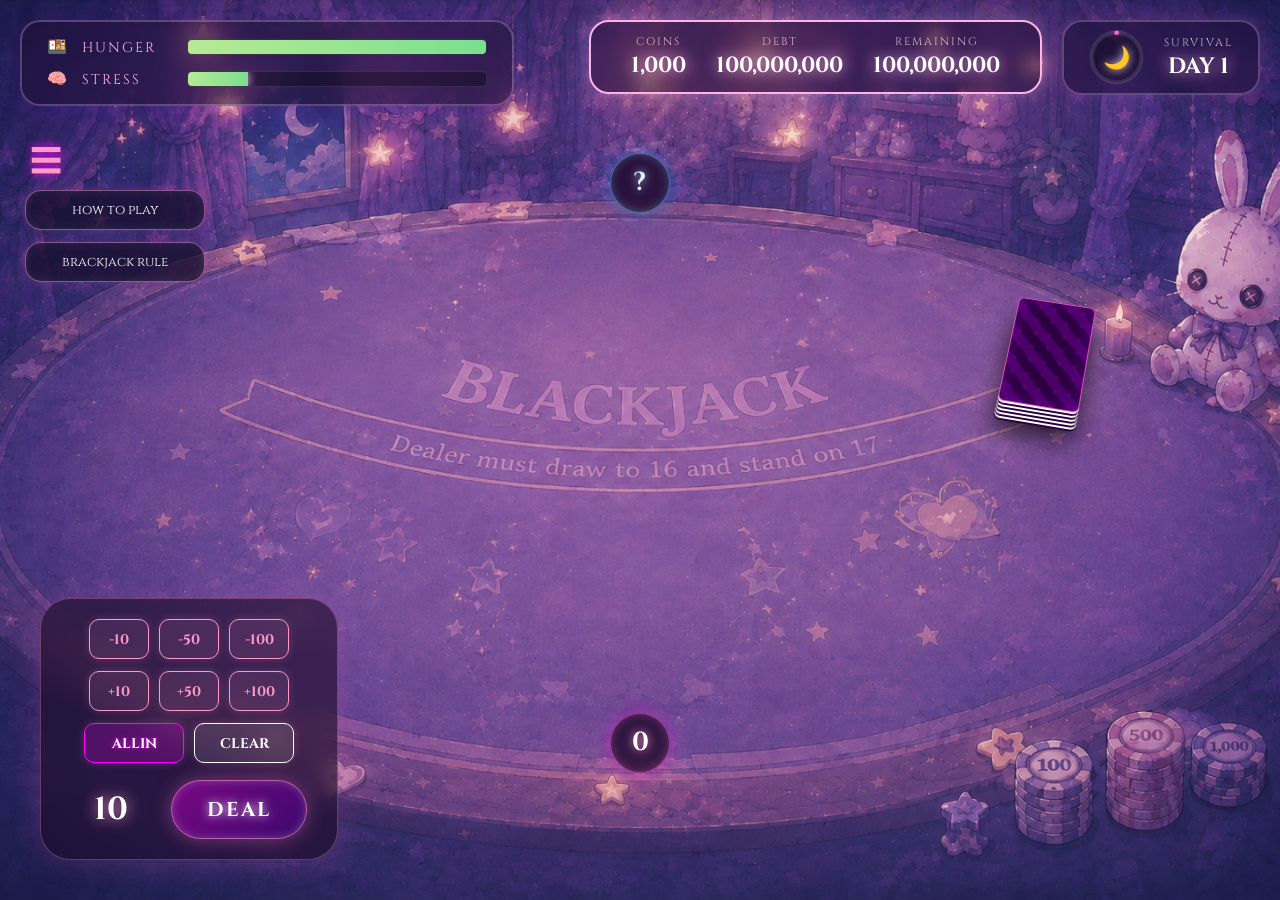
==== commit b40cce1b: "how to play　追加" ====
--- a/blackjack/index.html
+++ b/blackjack/index.html
@@ -82,7 +82,7 @@
                 <button id="home-btn" class="menu-item-btn">
                     <span class="icon">🏠</span> HOME
                 </button>
-                
+
                 <button id="close-menu-btn" class="menu-item-btn">
                     <span class="icon">×</span> CLOSE
                 </button>
@@ -194,7 +194,54 @@
             <button id="close-rules-btn" class="glow-btn">CLOSE</button>
         </div>
     </div>
-    
+    <!-- How to Play Overlay -->
+    <div id="guide-overlay" class="hidden">
+        <div id="rules-content">
+            <h2>📖 HOW TO PLAY</h2>
+
+            <div class="rules-scroll-area">
+
+                <div class="guide-step">
+                    <h3>① BETを決める</h3>
+                    <p>
+                        左下のボタンで賭け金を決めます。<br>
+                        「ALL IN」で所持コインをすべて賭けることもできます。
+                    </p>
+                </div>
+
+                <div class="guide-step">
+                    <h3>② DEALを押す</h3>
+                    <p>
+                        DEALを押すとゲームが始まり、
+                        プレイヤーとディーラーに2枚ずつカードが配られます。
+                    </p>
+                </div>
+
+                <div class="guide-step">
+                    <h3>③ 行動を選ぶ</h3>
+                    <p>
+                        HIT・STAND・DOUBLE・SURRENDERから
+                        状況に応じて選択します。<br>
+                        ※ボタンのそれぞれの意味はRULEを参照ください
+                    </p>
+                </div>
+
+                <div class="guide-step">
+                    <h3>④ 勝敗決定</h3>
+                    <p>
+                        ディーラーとの勝負が終わると
+                        コインの増減が反映されます。
+                    </p>
+                </div>
+
+            </div>
+
+            <button id="close-guide-btn" class="glow-btn">
+                CLOSE
+            </button>
+
+        </div>
+    </div>
     <div id="game-over-overlay" class="hidden">
         <div class="game-over-text">GAME OVER</div>
         <button id="reset-btn" class="glow-btn">RETRY</button>
--- a/blackjack/style.css
+++ b/blackjack/style.css
@@ -981,9 +981,13 @@
     80% { opacity: 0.8; }
     100% { transform: translateY(-10vh) scale(1.5); opacity: 0; }
 }
-
+#rules-overlay:not(.hidden),
+#guide-overlay:not(.hidden) {
+    opacity: 1;
+}
 /* Rules Overlay Styles */
-#rules-overlay {
+#rules-overlay,
+#guide-overlay {
     position: fixed;
     top: 0; left: 0; width: 100vw; height: 100vh;
     background: rgba(20, 0, 30, 0.85);
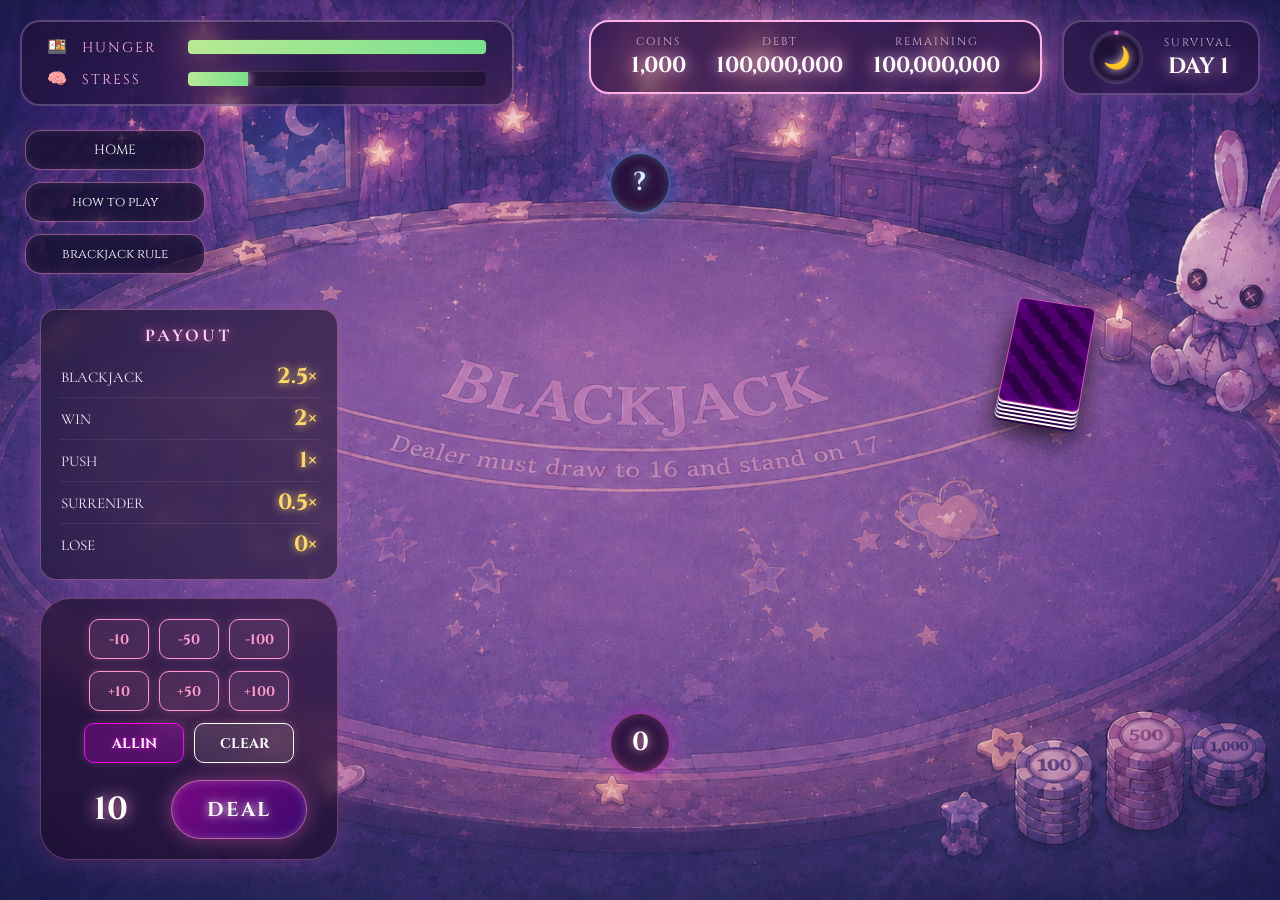
==== commit 341f4cc0: "payout追加、homeボタン変更" ====
--- a/blackjack/index.html
+++ b/blackjack/index.html
@@ -64,8 +64,11 @@
             </div>
         </header>
 
-        <div id="hamburger-menu">☰</div>
         <div id="help-buttons">
+
+            <button id="home-btn" class="help-btn">
+                HOME
+            </button>
 
             <button id="guide-btn" class="help-btn">
                 how to play
@@ -75,18 +78,6 @@
                 brackjack rule
             </button>
 
-        </div>
-        <div id="side-menu" class="hidden-menu">
-            <div id="menu-content">
-                <div class="menu-header">MENU</div>
-                <button id="home-btn" class="menu-item-btn">
-                    <span class="icon">🏠</span> HOME
-                </button>
-
-                <button id="close-menu-btn" class="menu-item-btn">
-                    <span class="icon">×</span> CLOSE
-                </button>
-            </div>
         </div>
 
         <div id="play-area">
@@ -113,6 +104,35 @@
         </div>
 
         <div id="bottom-left-controls">
+            <div id="payout-table" class="glass-panel">
+                <div class="payout-title">PAYOUT</div>
+
+                <div class="payout-row">
+                    <span>BLACKJACK</span>
+                    <span class="value">2.5×</span>
+                </div>
+
+                <div class="payout-row">
+                    <span>WIN</span>
+                    <span class="value">2×</span>
+                </div>
+
+                <div class="payout-row">
+                    <span>PUSH</span>
+                    <span class="value">1×</span>
+                </div>
+
+                <div class="payout-row">
+                    <span>SURRENDER</span>
+                    <span class="value">0.5×</span>
+                </div>
+
+                <div class="payout-row">
+                    <span>LOSE</span>
+                    <span class="value">0×</span>
+                </div>
+            </div>
+
             <div id="bet-setup-area">
                 <div class="bet-row">
                     <button id="bet-m10" class="bet-btn">-10</button>
--- a/blackjack/style.css
+++ b/blackjack/style.css
@@ -209,20 +209,9 @@
 }
 
 /* Top Controls */
-#hamburger-menu {
-    position: absolute;
-    top: 140px;
-    left: 30px;
-    font-size: 32px;
-    color: #ff99cc;
-    cursor: pointer;
-    text-shadow: 0 0 10px #ff00ff;
-    z-index: 100;
-    transition: transform 0.3s, text-shadow 0.3s;
-}
 #help-buttons{
     position:absolute;
-    top:190px;
+    top:130px;
     left:25px;
 
     display:flex;
@@ -272,92 +261,7 @@
         inset 0 0 10px rgba(255,255,255,.3);
 
 }
-#hamburger-menu:hover {
-    transform: scale(1.1);
-    text-shadow: 0 0 20px #ff00ff, 0 0 30px #ff99cc;
-}
-
-/* Side Menu Styles Refined */
-#side-menu {
-    position: fixed;
-    top: 0;
-    left: 0;
-    width: 320px;
-    height: 100vh;
-    background: rgba(20, 0, 30, 0.9);
-    backdrop-filter: blur(25px);
-    -webkit-backdrop-filter: blur(25px);
-    border-right: 2px solid rgba(255, 102, 204, 0.4);
-    box-shadow: 15px 0 50px rgba(0, 0, 0, 0.8);
-    z-index: 2000;
-    transition: transform 0.5s cubic-bezier(0.16, 1, 0.3, 1);
-    display: flex;
-    justify-content: center;
-    align-items: center;
-}
-
-#side-menu.hidden-menu {
-    transform: translateX(-100%);
-    visibility: hidden;
-    pointer-events: none;
-}
-
-#menu-content {
-    width: 85%;
-    display: flex;
-    flex-direction: column;
-    gap: 25px;
-    align-items: center;
-}
-
-.menu-header {
-    font-family: 'Cinzel', serif;
-    font-size: 36px;
-    letter-spacing: 6px;
-    color: #fff;
-    text-shadow: 0 0 20px #ff66cc, 0 0 40px #ff00ff;
-    margin-bottom: 30px;
-    border-bottom: 1px solid rgba(255, 153, 204, 0.3);
-    padding-bottom: 15px;
-    width: 100%;
-    text-align: center;
-}
-
-.menu-item-btn {
-    width: 100%;
-    background: linear-gradient(135deg, rgba(255, 0, 255, 0.2), rgba(102, 0, 204, 0.2));
-    border: 1px solid rgba(255, 153, 204, 0.6);
-    border-radius: 20px;
-    padding: 18px;
-    color: #fff;
-    font-family: 'Cinzel', serif;
-    font-size: 20px;
-    font-weight: bold;
-    letter-spacing: 3px;
-    cursor: pointer;
-    transition: all 0.3s cubic-bezier(0.175, 0.885, 0.32, 1.275);
-    display: flex;
-    align-items: center;
-    justify-content: center;
-    gap: 15px;
-    text-shadow: 0 0 10px #fff;
-    box-shadow: 0 0 15px rgba(255, 102, 204, 0.3);
-}
-
-.menu-item-btn:hover {
-    background: linear-gradient(135deg, rgba(255, 0, 255, 0.4), rgba(102, 0, 204, 0.4));
-    box-shadow: 0 5px 25px rgba(255, 102, 204, 0.6), inset 0 0 10px rgba(255, 255, 255, 0.4);
-    transform: translateY(-5px) scale(1.05);
-}
-
-.menu-item-btn:active {
-    transform: translateY(2px) scale(0.98);
-}
-
-.menu-item-btn .icon {
-    font-size: 24px;
-    filter: drop-shadow(0 0 5px #fff);
-}
+
 
 /* Play Area */
 #play-area {
@@ -1043,7 +947,60 @@
     font-size: 16px;
     line-height: 1.6;
 }
-
+/* =========================
+   PAYOUT TABLE
+========================= */
+
+#payout-table{
+    width:100%;
+    margin-bottom:18px;
+    padding:14px 18px;
+
+    background:rgba(25,18,40,.55);
+    backdrop-filter:blur(8px);
+
+    border:1px solid rgba(255,170,220,.35);
+    border-radius:16px;
+
+    box-shadow:
+        0 0 18px rgba(255,120,220,.18);
+}
+
+.payout-title{
+    text-align:center;
+
+    color:#ffd7f3;
+    font-size:18px;
+    font-weight:bold;
+    letter-spacing:3px;
+
+    margin-bottom:10px;
+
+    text-shadow:0 0 8px #ff66cc;
+}
+
+.payout-row{
+    display:flex;
+    justify-content:space-between;
+    align-items:center;
+
+    padding:6px 2px;
+
+    color:#f6ecff;
+    font-size:15px;
+
+    border-bottom:1px solid rgba(255,255,255,.08);
+}
+
+.payout-row:last-child{
+    border-bottom:none;
+}
+
+.payout-row .value{
+    color:#ffd966;
+    font-weight:bold;
+    text-shadow:0 0 8px #ffd966;
+}
 /* Custom Scrollbar for rules area */
 .rules-scroll-area::-webkit-scrollbar {
     width: 6px;
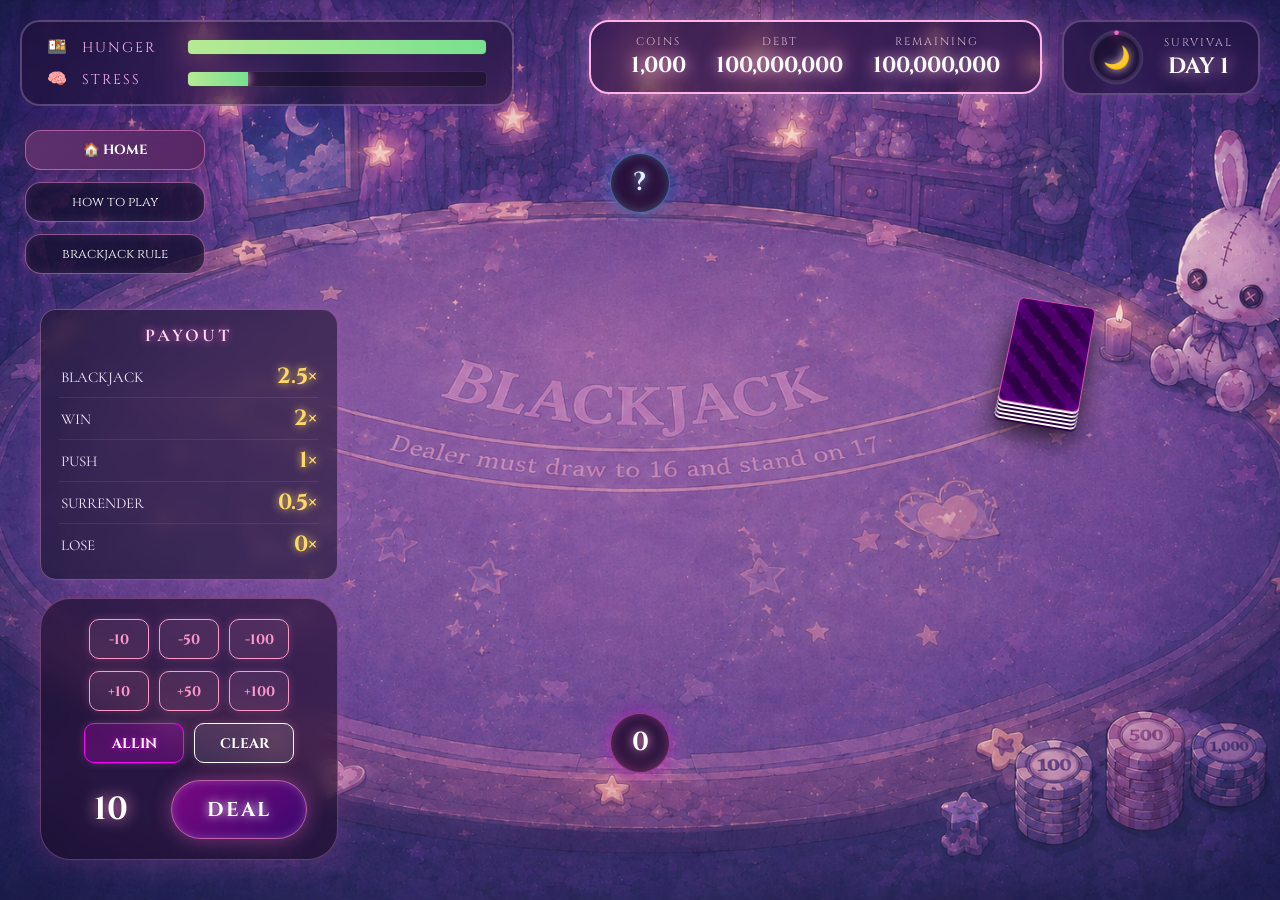
==== commit 04415ce8: "homeボタンUI変更" ====
--- a/blackjack/index.html
+++ b/blackjack/index.html
@@ -67,7 +67,7 @@
         <div id="help-buttons">
 
             <button id="home-btn" class="help-btn">
-                HOME
+                🏠 HOME
             </button>
 
             <button id="guide-btn" class="help-btn">
--- a/blackjack/style.css
+++ b/blackjack/style.css
@@ -261,8 +261,6 @@
         inset 0 0 10px rgba(255,255,255,.3);
 
 }
-
-
 /* Play Area */
 #play-area {
     flex-grow: 1;
@@ -276,7 +274,21 @@
     max-height: 85vh;
     transform: translateY(120px); /* Move dealer and player cards down */
 }
-
+#home-btn {
+    background: linear-gradient(135deg, #5d336df9, #582666);
+    color: white;
+    font-weight: bold;
+    box-shadow:
+        0 0 15px rgba(77, 36, 87, 0.6),
+        0 0 30px rgba(133, 66, 128, 0.3);
+}
+
+#home-btn:hover{
+    transform: translateY(-3px);
+    box-shadow:
+        0 0 20px rgba(90, 36, 92, 0.796),
+        0 0 40px rgba(74, 34, 95, 0.5);
+}
 /* Dealer & Player Sections */
 #dealer-section {
     display: flex;
